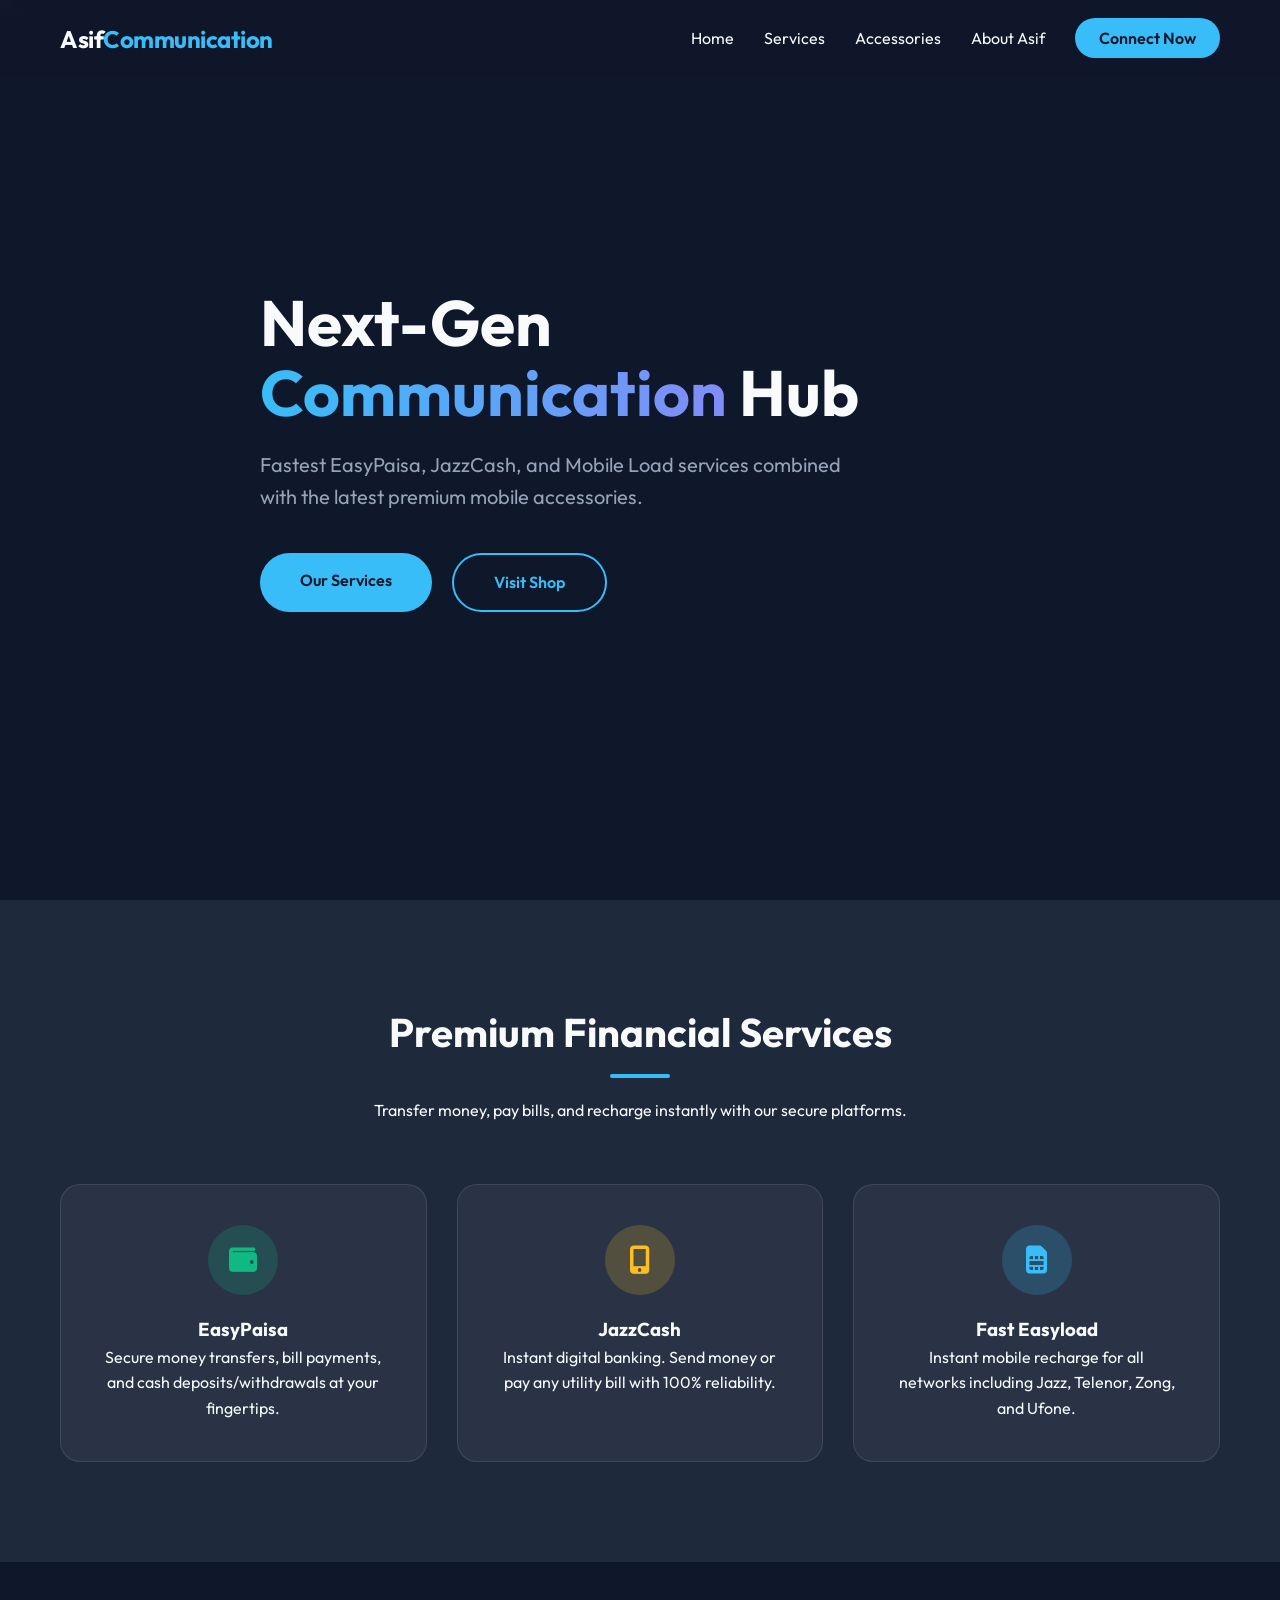
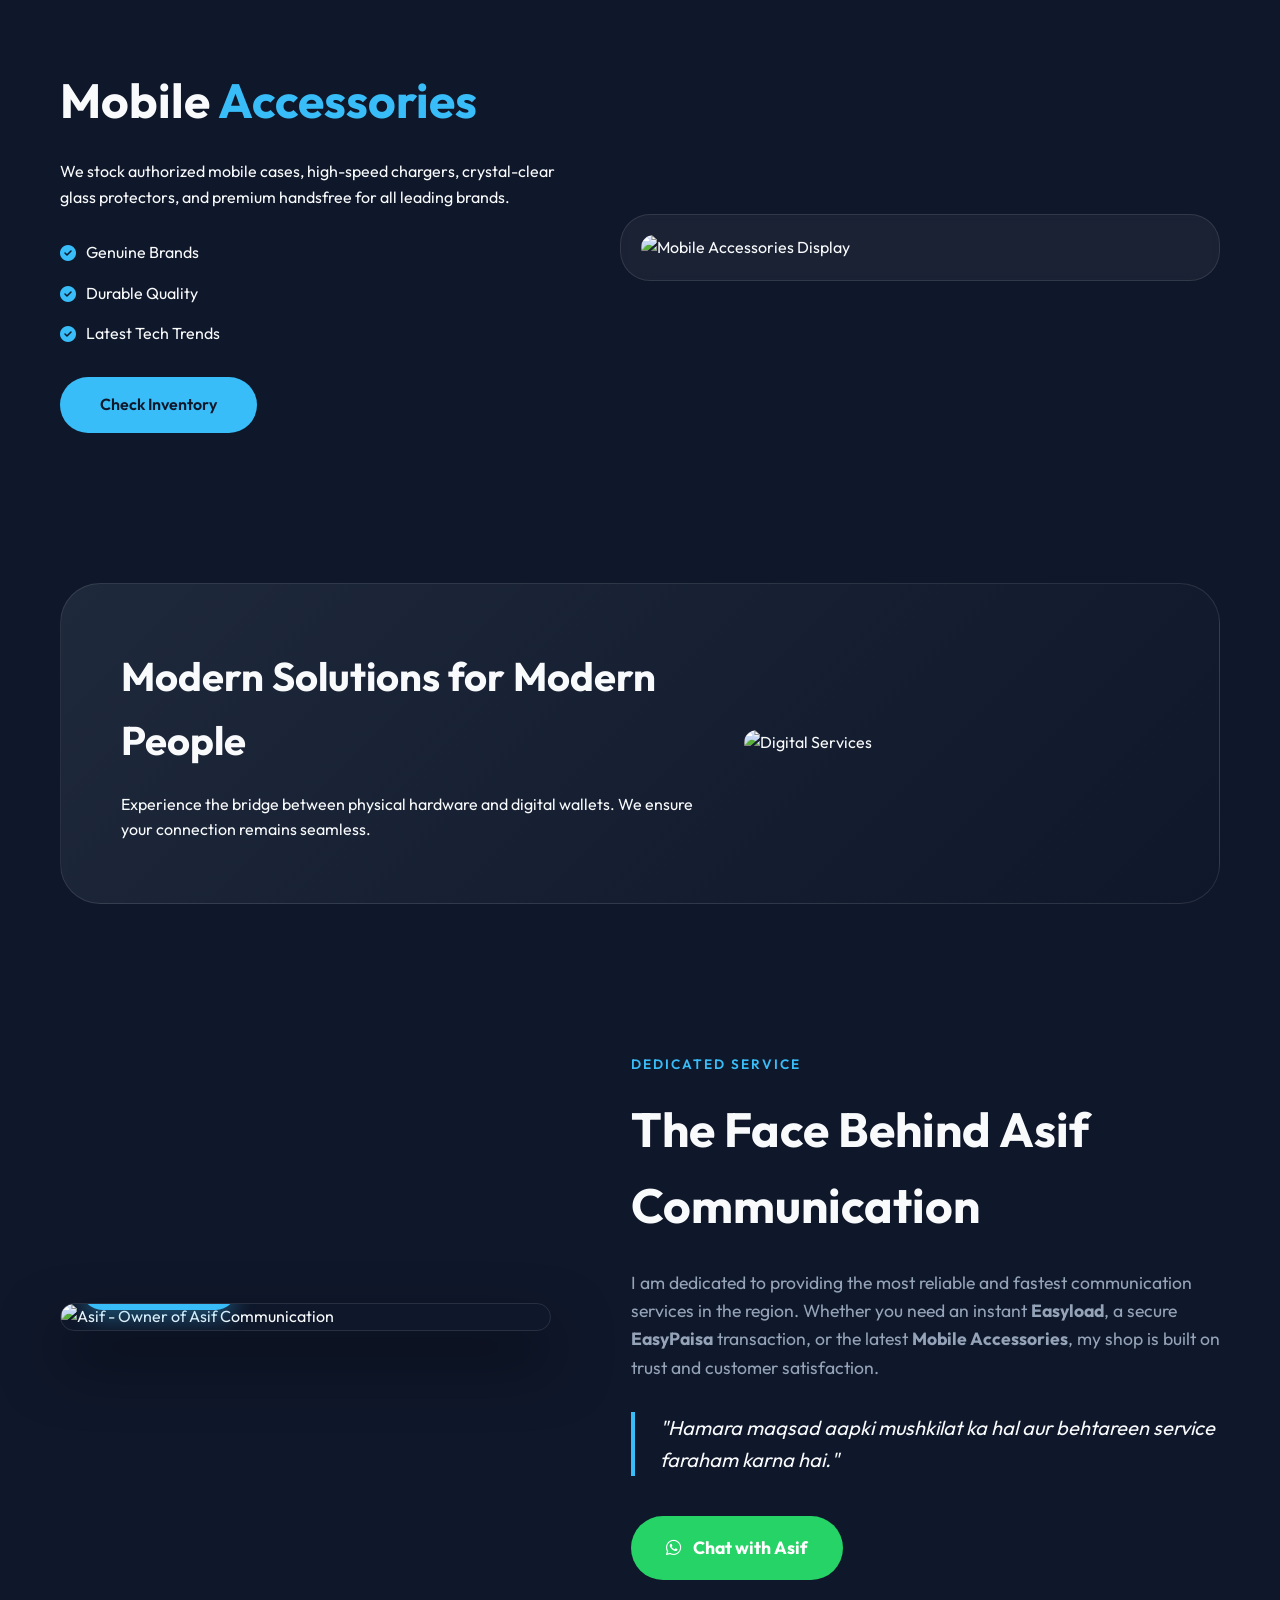
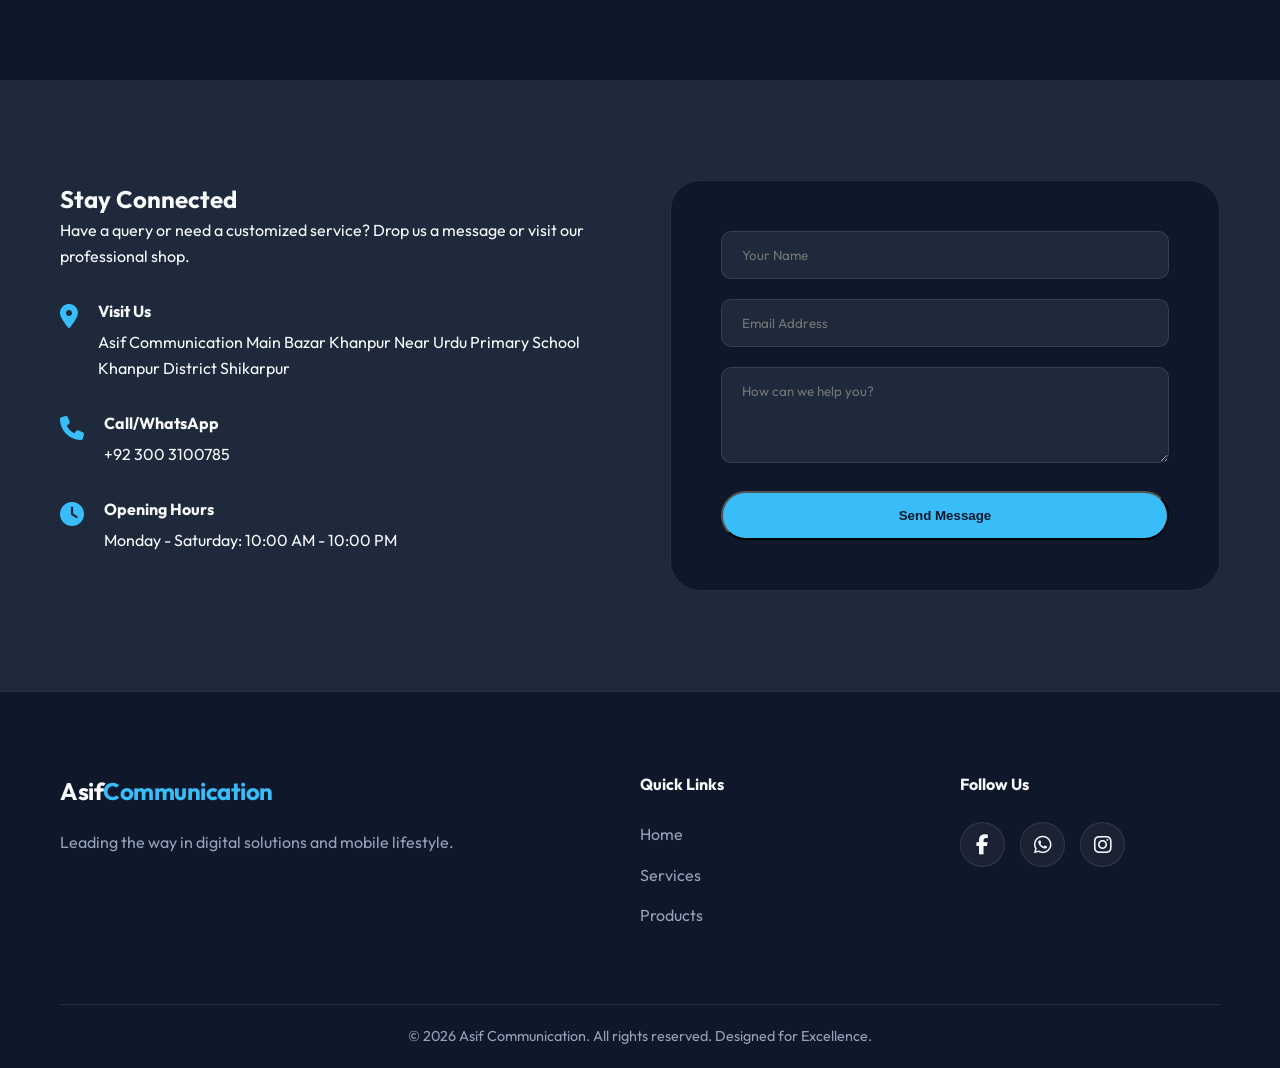
==== index.html @ fd3b7465 "Add files via upload" ====
<!DOCTYPE html>
<html lang="en">

<head>
    <meta charset="UTF-8">
    <meta name="viewport" content="width=device-width, initial-scale=1.0">
    <title>Asif Communication - Modern Mobile & Financial Services</title>
    <meta name="description"
        content="Professional EasyPaisa, JazzCash, Easyload, and Premium Mobile Accessories in Pakistan. High-speed services and genuine products.">
    <!-- Google Fonts -->
    <link rel="preconnect" href="https://fonts.googleapis.com">
    <link rel="preconnect" href="https://fonts.gstatic.com" crossorigin>
    <link href="https://fonts.googleapis.com/css2?family=Outfit:wght@300;400;600;700&display=swap" rel="stylesheet">
    <!-- Font Awesome -->
    <link rel="stylesheet" href="https://cdnjs.cloudflare.com/ajax/libs/font-awesome/6.4.0/css/all.min.css">
    <link rel="stylesheet" href="style.css">
</head>

<body>
    <!-- Navigation -->
    <nav class="navbar">
        <div class="container">
            <a href="#" class="logo">Asif<span>Communication</span></a>
            <ul class="nav-links" id="navLinks">
                <li><a href="#hero">Home</a></li>
                <li><a href="#services">Services</a></li>
                <li><a href="#accessories">Accessories</a></li>
                <li><a href="#about">About Asif</a></li>
                <li><a href="#contact" class="btn-primary">Connect Now</a></li>
            </ul>
            <div class="menu-toggle" id="mobileMenu">
                <i class="fas fa-bars"></i>
            </div>
        </div>
    </nav>

    <!-- Hero Section -->
    <section class="hero" id="hero">
        <div class="hero-bg">
            <img src="assets/modern_tech_shop_hero_1772303769440.png" alt="Shop Background">
        </div>
        <div class="hero-overlay"></div>
        <div class="container hero-content">
            <h1 class="reveal">Next-Gen <span>Communication</span> Hub</h1>
            <p class="reveal">Fastest EasyPaisa, JazzCash, and Mobile Load services combined with the latest premium
                mobile accessories.</p>
            <div class="hero-btns reveal">
                <a href="#services" class="btn btn-main">Our Services</a>
                <a href="#contact" class="btn btn-alt">Visit Shop</a>
            </div>
        </div>
    </section>

    <!-- Services Section -->
    <section class="services" id="services">
        <div class="container">
            <div class="section-title">
                <h2>Premium Financial Services</h2>
                <div class="title-line"></div>
                <p>Transfer money, pay bills, and recharge instantly with our secure platforms.</p>
            </div>

            <div class="services-grid">
                <div class="service-card reveal-up">
                    <div class="icon-wrap easypaisa">
                        <i class="fas fa-wallet"></i>
                    </div>
                    <h3>EasyPaisa</h3>
                    <p>Secure money transfers, bill payments, and cash deposits/withdrawals at your fingertips.</p>
                </div>

                <div class="service-card reveal-up">
                    <div class="icon-wrap jazzcash">
                        <i class="fas fa-mobile-alt"></i>
                    </div>
                    <h3>JazzCash</h3>
                    <p>Instant digital banking. Send money or pay any utility bill with 100% reliability.</p>
                </div>

                <div class="service-card reveal-up">
                    <div class="icon-wrap load">
                        <i class="fas fa-sim-card"></i>
                    </div>
                    <h3>Fast Easyload</h3>
                    <p>Instant mobile recharge for all networks including Jazz, Telenor, Zong, and Ufone.</p>
                </div>
            </div>
        </div>
    </section>

    <!-- Accessories Section -->
    <section class="accessories" id="accessories">
        <div class="container">
            <div class="acc-layout">
                <div class="acc-text reveal-left">
                    <h2>Mobile <span>Accessories</span></h2>
                    <p>We stock authorized mobile cases, high-speed chargers, crystal-clear glass protectors, and
                        premium handsfree for all leading brands.</p>
                    <ul class="acc-list">
                        <li><i class="fas fa-check-circle"></i> Genuine Brands</li>
                        <li><i class="fas fa-check-circle"></i> Durable Quality</li>
                        <li><i class="fas fa-check-circle"></i> Latest Tech Trends</li>
                    </ul>
                    <a href="#contact" class="btn btn-main">Check Inventory</a>
                </div>
                <div class="acc-image reveal-right">
                    <div class="glass-frame">
                        <img src="assets/mobile_accessories_display_1772303794345.png" alt="Mobile Accessories Display">
                    </div>
                </div>
            </div>
        </div>
    </section>

    <!-- Digital Experience Section -->
    <section class="digital-section" id="about">
        <div class="container">
            <div class="digital-card reveal">
                <div class="digital-content">
                    <h2>Modern Solutions for Modern People</h2>
                    <p>Experience the bridge between physical hardware and digital wallets. We ensure your connection
                        remains seamless.</p>
                </div>
                <div class="digital-img">
                    <img src="assets/digital_payment_services_1772303985439.png" alt="Digital Services">
                </div>
            </div>
        </div>
    </section>

    <!-- About Asif Communication Section -->
    <section class="about-section">
        <div class="container">
            <div class="about-grid">
                <div class="about-img reveal-left">
                    <div class="owner-frame">
                        <img src="assets/owner_asif.png" alt="Asif - Owner of Asif Communication">
                        <div class="owner-badge">Expert & Founder</div>
                    </div>
                </div>
                <div class="about-text reveal-right">
                    <div class="section-tag">Dedicated Service</div>
                    <h2>The Face Behind <span>Asif Communication</span></h2>
                    <p>I am dedicated to providing the most reliable and fastest communication services in the region.
                        Whether you need an instant <strong>Easyload</strong>, a secure <strong>EasyPaisa</strong>
                        transaction, or the latest <strong>Mobile Accessories</strong>, my shop is built on trust and
                        customer satisfaction.</p>
                    <div class="owner-quote">
                        "Hamara maqsad aapki mushkilat ka hal aur behtareen service faraham karna hai."
                    </div>
                    <div class="contact-cta">
                        <a href="https://wa.me/923003100785" class="whatsapp-btn">
                            <i class="fab fa-whatsapp"></i> Chat with Asif
                        </a>
                    </div>
                </div>
            </div>
        </div>
    </section>

    <!-- Contact & Location -->
    <section class="contact" id="contact">
        <div class="container">
            <div class="contact-grid">
                <div class="contact-info reveal-left">
                    <h2>Stay <span>Connected</span></h2>
                    <p>Have a query or need a customized service? Drop us a message or visit our professional shop.</p>

                    <div class="info-item">
                        <i class="fas fa-map-marker-alt"></i>
                        <div>
                            <h4>Visit Us</h4>
                            <p>Asif Communication Main Bazar Khanpur Near Urdu Primary School Khanpur District Shikarpur
                            </p>
                        </div>
                    </div>

                    <div class="info-item">
                        <i class="fas fa-phone"></i>
                        <div>
                            <h4>Call/WhatsApp</h4>
                            <p>+92 300 3100785</p>
                        </div>
                    </div>

                    <div class="info-item">
                        <i class="fas fa-clock"></i>
                        <div>
                            <h4>Opening Hours</h4>
                            <p>Monday - Saturday: 10:00 AM - 10:00 PM</p>
                        </div>
                    </div>
                </div>

                <div class="contact-form reveal-right">
                    <form id="contactForm">
                        <div class="form-group">
                            <input type="text" placeholder="Your Name" required>
                        </div>
                        <div class="form-group">
                            <input type="email" placeholder="Email Address">
                        </div>
                        <div class="form-group">
                            <textarea rows="4" placeholder="How can we help you?"></textarea>
                        </div>
                        <button type="submit" class="btn btn-main w-100">Send Message</button>
                    </form>
                </div>
            </div>
        </div>
    </section>

    <!-- Footer -->
    <footer>
        <div class="container">
            <div class="footer-content">
                <div class="footer-logo">
                    <a href="#" class="logo">Asif<span>Communication</span></a>
                    <p>Leading the way in digital solutions and mobile lifestyle.</p>
                </div>
                <div class="footer-links">
                    <h4>Quick Links</h4>
                    <ul>
                        <li><a href="#hero">Home</a></li>
                        <li><a href="#services">Services</a></li>
                        <li><a href="#accessories">Products</a></li>
                    </ul>
                </div>
                <div class="footer-social">
                    <h4>Follow Us</h4>
                    <div class="social-icons">
                        <a href="#"><i class="fab fa-facebook-f"></i></a>
                        <a href="#"><i class="fab fa-whatsapp"></i></a>
                        <a href="#"><i class="fab fa-instagram"></i></a>
                    </div>
                </div>
            </div>
            <div class="footer-bottom">
                <p>&copy; 2026 Asif Communication. All rights reserved. Designed for Excellence.</p>
            </div>
        </div>
    </footer>

    <script src="main.js"></script>
</body>

</html>
---- style.css ----
/* Modern CSS Design for Asif Communication */

:root {
    --primary: #0f172a;
    --primary-light: #1e293b;
    --accent: #38bdf8;
    --accent-hover: #0ea5e9;
    --easypaisa: #10b981;
    --jazzcash: #fbbf24;
    --text-main: #f8fafc;
    --text-muted: #94a3b8;
    --glass: rgba(255, 255, 255, 0.05);
    --glass-border: rgba(255, 255, 255, 0.1);
    --transition: all 0.3s cubic-bezier(0.4, 0, 0.2, 1);
}

* {
    margin: 0;
    padding: 0;
    box-sizing: border-box;
    scroll-behavior: smooth;
}

body {
    font-family: 'Outfit', sans-serif;
    background-color: var(--primary);
    color: var(--text-main);
    line-height: 1.6;
    overflow-x: hidden;
}

.container {
    max-width: 1200px;
    margin: 0 auto;
    padding: 0 20px;
}

h1,
h2,
h3,
h4 {
    font-weight: 700;
}

ul {
    list-style: none;
}

a {
    text-decoration: none;
    color: inherit;
    transition: var(--transition);
}

/* Navigation */
.navbar {
    position: fixed;
    top: 0;
    left: 0;
    width: 100%;
    z-index: 1000;
    padding: 20px 0;
    background: rgba(15, 23, 42, 0.8);
    backdrop-filter: blur(10px);
    transition: var(--transition);
}

.navbar .container {
    display: flex;
    justify-content: space-between;
    align-items: center;
}

.logo {
    font-size: 24px;
    font-weight: 700;
    color: var(--text-main);
    letter-spacing: -0.5px;
}

.logo span {
    color: var(--accent);
}

.nav-links {
    display: flex;
    gap: 30px;
    align-items: center;
}

.nav-links a:hover {
    color: var(--accent);
}

.btn-primary {
    background: var(--accent);
    color: var(--primary);
    padding: 10px 24px;
    border-radius: 50px;
    font-weight: 600;
}

.btn-primary:hover {
    background: var(--text-main);
    color: var(--primary) !important;
}

.menu-toggle {
    display: none;
    font-size: 24px;
    cursor: pointer;
}

/* Hero Section */
.hero {
    position: relative;
    height: 100vh;
    display: flex;
    align-items: center;
    overflow: hidden;
}

.hero-bg {
    position: absolute;
    top: 0;
    left: 0;
    width: 100%;
    height: 100%;
}

.hero-bg img {
    width: 100%;
    height: 100%;
    object-fit: cover;
}

.hero-overlay {
    position: absolute;
    top: 0;
    left: 0;
    width: 100%;
    height: 100%;
    background: linear-gradient(135deg, rgba(15, 23, 42, 0.95) 20%, rgba(15, 23, 42, 0.4) 60%);
}

.hero-content {
    position: relative;
    z-index: 1;
    max-width: 800px;
}

.hero h1 {
    font-size: 4rem;
    line-height: 1.1;
    margin-bottom: 20px;
}

.hero h1 span {
    background: linear-gradient(to right, var(--accent), #818cf8);
    -webkit-background-clip: text;
    background-clip: text;
    -webkit-background-fill-color: transparent;
    -webkit-text-fill-color: transparent;
}

.hero p {
    font-size: 1.25rem;
    color: var(--text-muted);
    margin-bottom: 40px;
    max-width: 600px;
}

.hero-btns {
    display: flex;
    gap: 20px;
}

.btn {
    padding: 15px 40px;
    border-radius: 50px;
    font-weight: 600;
    display: inline-block;
    transition: var(--transition);
}

.btn-main {
    background: var(--accent);
    color: var(--primary);
}

.btn-main:hover {
    transform: translateY(-5px);
    box-shadow: 0 10px 20px rgba(56, 189, 248, 0.3);
}

.btn-alt {
    border: 2px solid var(--accent);
    color: var(--accent);
}

.btn-alt:hover {
    background: var(--accent);
    color: var(--primary);
}

/* Services */
.services {
    padding: 100px 0;
    background: var(--primary-light);
}

.section-title {
    text-align: center;
    margin-bottom: 60px;
}

.section-title h2 {
    font-size: 2.5rem;
    margin-bottom: 10px;
}

.title-line {
    width: 60px;
    height: 4px;
    background: var(--accent);
    margin: 10px auto 20px auto;
    border-radius: 2px;
}

.services-grid {
    display: grid;
    grid-template-columns: repeat(auto-fit, minmax(300px, 1fr));
    gap: 30px;
}

.service-card {
    background: var(--glass);
    border: 1px solid var(--glass-border);
    padding: 40px;
    border-radius: 20px;
    text-align: center;
    transition: var(--transition);
}

.service-card:hover {
    transform: translateY(-10px);
    background: rgba(255, 255, 255, 0.08);
}

.icon-wrap {
    width: 70px;
    height: 70px;
    margin: 0 auto 20px auto;
    display: flex;
    align-items: center;
    justify-content: center;
    border-radius: 50%;
    font-size: 28px;
}

.easypaisa {
    background: rgba(16, 185, 129, 0.2);
    color: var(--easypaisa);
}

.jazzcash {
    background: rgba(251, 191, 36, 0.2);
    color: var(--jazzcash);
}

.load {
    background: rgba(56, 189, 248, 0.2);
    color: var(--accent);
}

/* Accessories Section */
.accessories {
    padding: 100px 0;
}

.acc-layout {
    display: grid;
    grid-template-columns: 1fr 1.2fr;
    gap: 60px;
    align-items: center;
}

.acc-text h2 {
    font-size: 3rem;
    margin-bottom: 20px;
}

.acc-text h2 span {
    color: var(--accent);
}

.acc-list {
    margin: 30px 0;
}

.acc-list li {
    margin-bottom: 15px;
    display: flex;
    align-items: center;
    gap: 10px;
}

.acc-list i {
    color: var(--accent);
}

.glass-frame {
    background: var(--glass);
    padding: 20px;
    border-radius: 30px;
    border: 1px solid var(--glass-border);
    backdrop-filter: blur(5px);
}

.glass-frame img {
    width: 100%;
    border-radius: 15px;
}

/* Digital Section */
.digital-section {
    padding: 50px 0;
}

.digital-card {
    background: linear-gradient(135deg, #1e293b 0%, #0f172a 100%);
    border: 1px solid var(--glass-border);
    border-radius: 40px;
    padding: 60px;
    display: flex;
    align-items: center;
    justify-content: space-between;
    gap: 40px;
}

.digital-content h2 {
    font-size: 2.5rem;
    margin-bottom: 20px;
}

.digital-img {
    flex: 0 0 40%;
}

.digital-img img {
    width: 100%;
    border-radius: 20px;
}

/* Contact */
.contact {
    padding: 100px 0;
    background: var(--primary-light);
}

.contact-grid {
    display: grid;
    grid-template-columns: 1fr 1fr;
    gap: 60px;
}

.info-item {
    display: flex;
    gap: 20px;
    margin-top: 30px;
}

.info-item i {
    font-size: 24px;
    color: var(--accent);
    margin-top: 5px;
}

.info-item h4 {
    margin-bottom: 5px;
}

.contact-form {
    background: var(--primary);
    padding: 50px;
    border-radius: 30px;
    border: 1px solid var(--glass-border);
}

.form-group {
    margin-bottom: 20px;
}

.form-group input,
.form-group textarea {
    width: 100%;
    padding: 15px 20px;
    background: var(--primary-light);
    border: 1px solid var(--glass-border);
    border-radius: 10px;
    color: var(--text-main);
    font-family: inherit;
    transition: var(--transition);
}

.form-group input:focus,
.form-group textarea:focus {
    border-color: var(--accent);
    outline: none;
}

.w-100 {
    width: 100%;
}

/* Footer */
footer {
    padding: 80px 0 20px 0;
    border-top: 1px solid var(--glass-border);
}

.footer-content {
    display: grid;
    grid-template-columns: 2fr 1fr 1fr;
    gap: 60px;
    margin-bottom: 60px;
}

.footer-logo p {
    margin-top: 20px;
    color: var(--text-muted);
}

.footer-links h4,
.footer-social h4 {
    margin-bottom: 25px;
}

.footer-links a {
    display: block;
    margin-bottom: 15px;
    color: var(--text-muted);
}

.footer-links a:hover {
    color: var(--accent);
}

.social-icons {
    display: flex;
    gap: 15px;
}

.social-icons a {
    width: 45px;
    height: 45px;
    background: var(--glass);
    border: 1px solid var(--glass-border);
    display: flex;
    align-items: center;
    justify-content: center;
    border-radius: 50%;
    font-size: 20px;
}

.social-icons a:hover {
    background: var(--accent);
    color: var(--primary);
}

.footer-bottom {
    text-align: center;
    padding-top: 20px;
    border-top: 1px solid var(--glass-border);
    color: var(--text-muted);
    font-size: 0.9rem;
}

/* About Owner Section */
.about-section {
    padding: 100px 0;
}

.about-grid {
    display: grid;
    grid-template-columns: 1fr 1.2fr;
    gap: 80px;
    align-items: center;
}

.owner-frame {
    position: relative;
    border-radius: 40px;
    overflow: hidden;
    box-shadow: 0 30px 60px rgba(0, 0, 0, 0.5);
    border: 1px solid var(--glass-border);
}

.owner-frame img {
    width: 100%;
    display: block;
    transition: var(--transition);
}

.owner-frame:hover img {
    transform: scale(1.05);
}

.owner-badge {
    position: absolute;
    bottom: 20px;
    left: 20px;
    background: var(--accent);
    color: var(--primary);
    padding: 10px 20px;
    border-radius: 50px;
    font-weight: 700;
    font-size: 0.9rem;
    box-shadow: 0 10px 20px rgba(56, 189, 248, 0.3);
}

.section-tag {
    color: var(--accent);
    text-transform: uppercase;
    letter-spacing: 2px;
    font-weight: 600;
    font-size: 0.85rem;
    margin-bottom: 15px;
}

.about-text h2 {
    font-size: 3rem;
    margin-bottom: 25px;
}

.about-text p {
    font-size: 1.1rem;
    color: var(--text-muted);
    margin-bottom: 30px;
}

.owner-quote {
    font-style: italic;
    font-size: 1.25rem;
    color: var(--text-main);
    border-left: 4px solid var(--accent);
    padding-left: 25px;
    margin-bottom: 40px;
}

.whatsapp-btn {
    display: inline-flex;
    align-items: center;
    gap: 12px;
    background: #25d366;
    color: white;
    padding: 18px 35px;
    border-radius: 50px;
    font-weight: 700;
    font-size: 1.1rem;
    transition: var(--transition);
}

.whatsapp-btn:hover {
    transform: translateY(-5px);
    box-shadow: 0 15px 30px rgba(37, 211, 102, 0.4);
    background: #20ba5a;
}

/* Reveal Animations */
.reveal,
.reveal-up,
.reveal-left,
.reveal-right {
    opacity: 0;
    transition: 1s ease-out;
}

.reveal.active,
.reveal-up.active,
.reveal-left.active,
.reveal-right.active {
    opacity: 1;
}

.reveal-up {
    transform: translateY(40px);
}

.reveal-left {
    transform: translateX(-40px);
}

.reveal-right {
    transform: translateX(40px);
}

.reveal-up.active,
.reveal-left.active,
.reveal-right.active {
    transform: translate(0, 0);
}

/* Responsive */
@media (max-width: 992px) {
    .hero h1 {
        font-size: 3rem;
    }

    .acc-layout,
    .digital-card,
    .contact-grid,
    .about-grid {
        grid-template-columns: 1fr;
        padding: 40px;
    }
}

@media (max-width: 768px) {
    .menu-toggle {
        display: block;
    }

    .nav-links {
        display: none;
        position: absolute;
        top: 100%;
        left: 0;
        width: 100%;
        background: var(--primary);
        padding: 40px;
        flex-direction: column;
        border-bottom: 1px solid var(--glass-border);
    }

    .nav-links.active {
        display: flex;
    }

    .hero h1 {
        font-size: 2.5rem;
    }

    .footer-content {
        grid-template-columns: 1fr;
    }
}
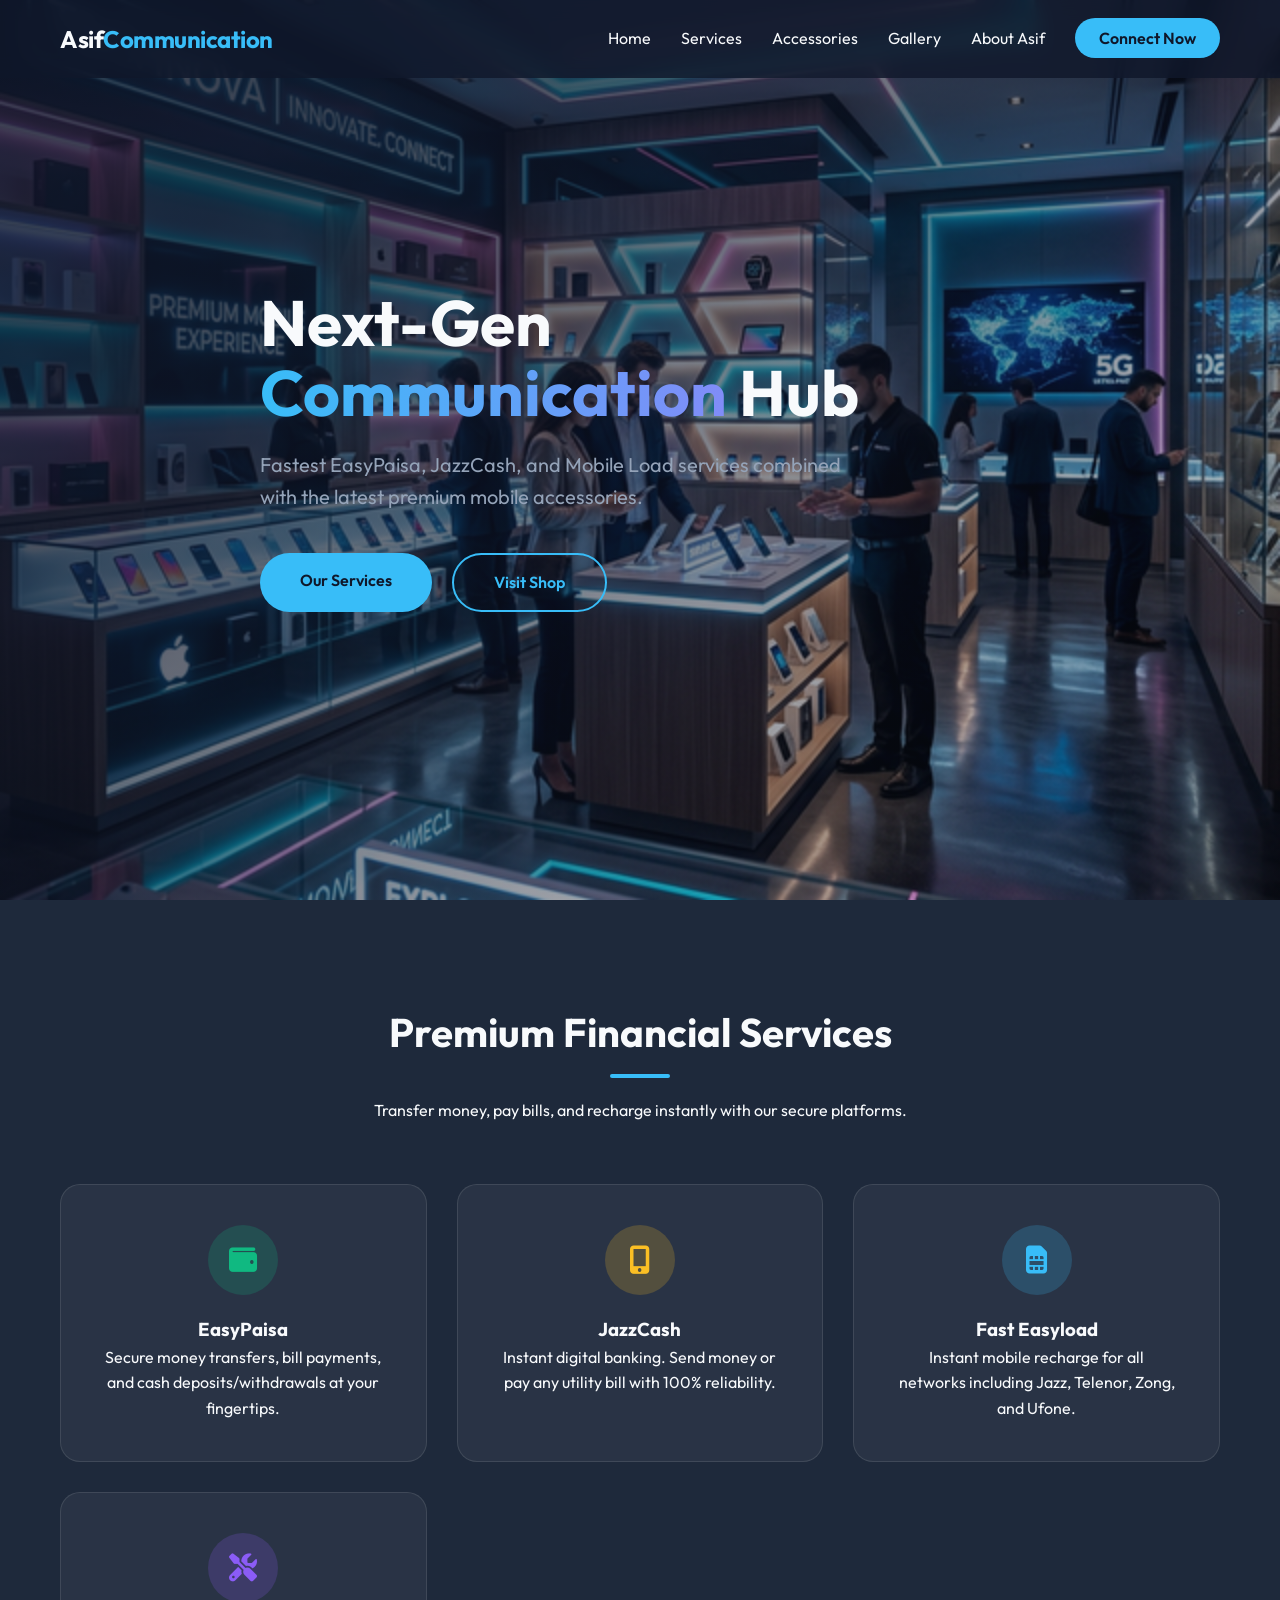
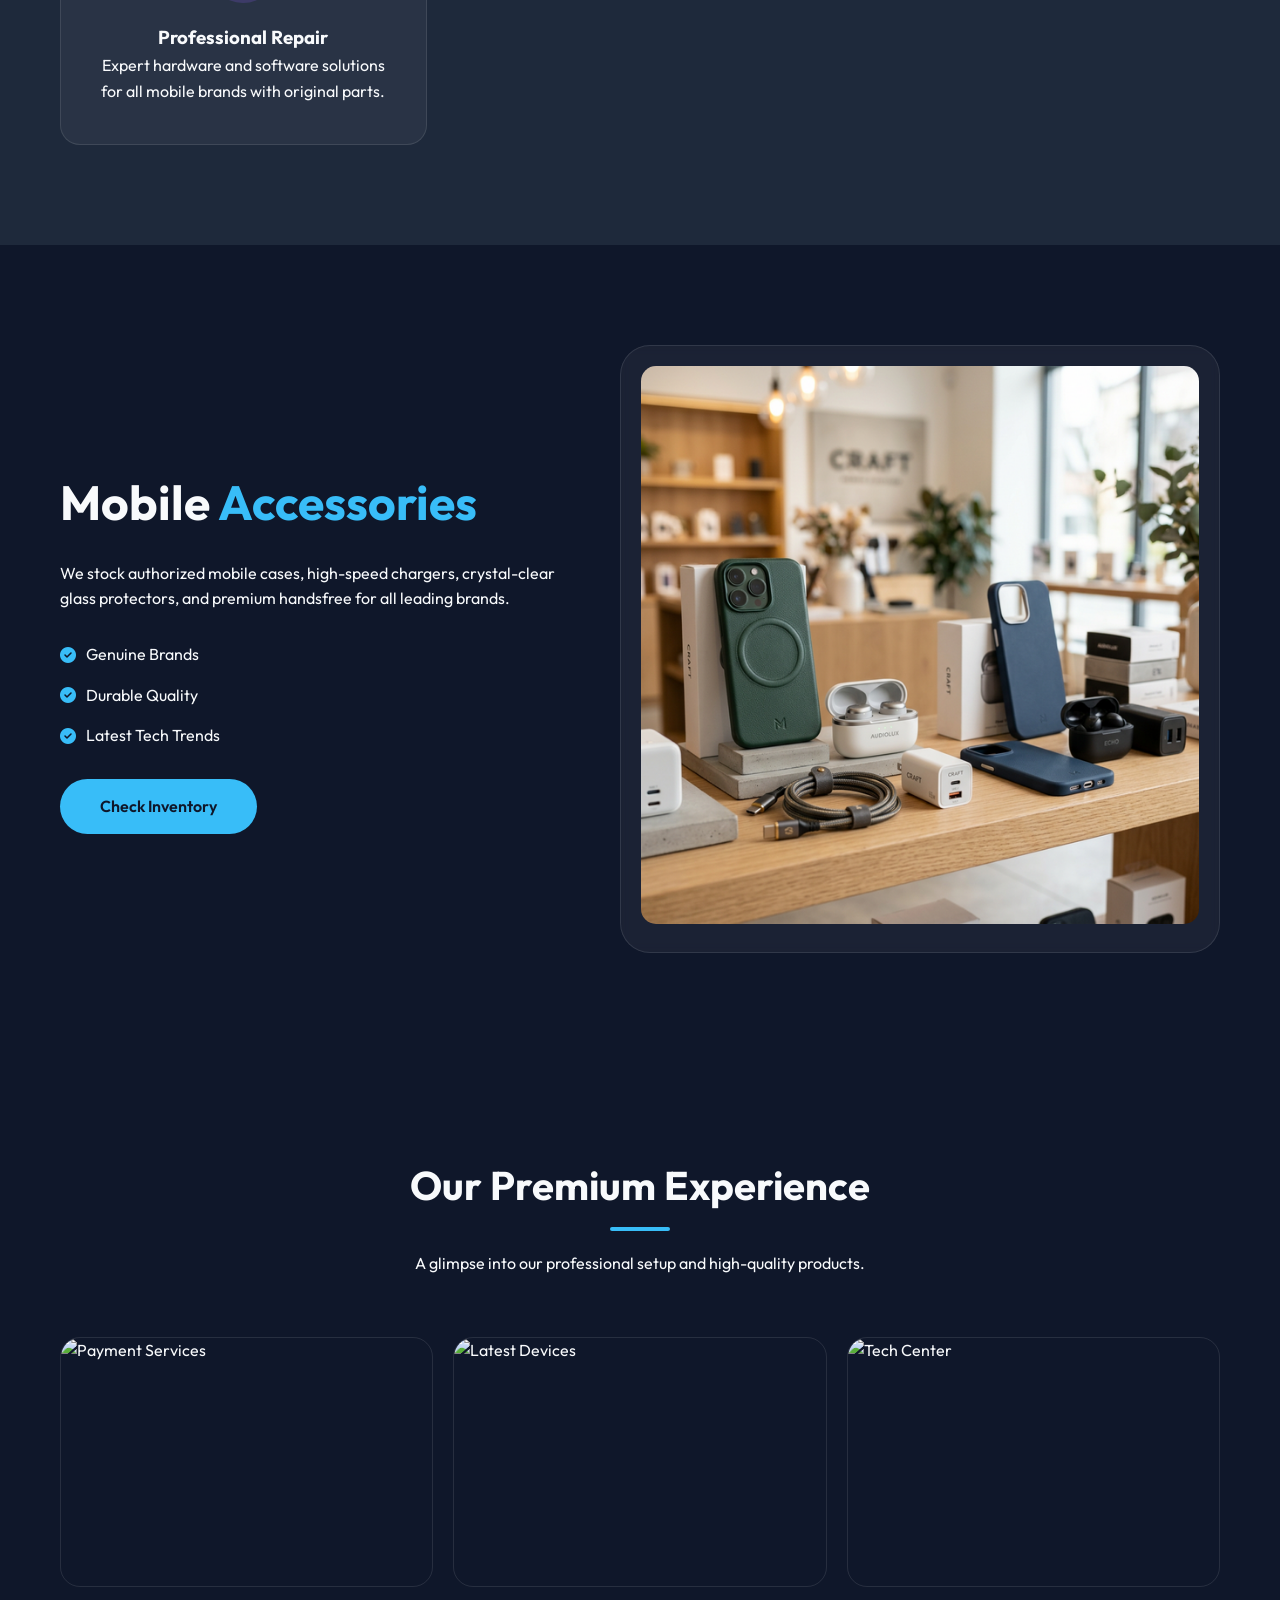
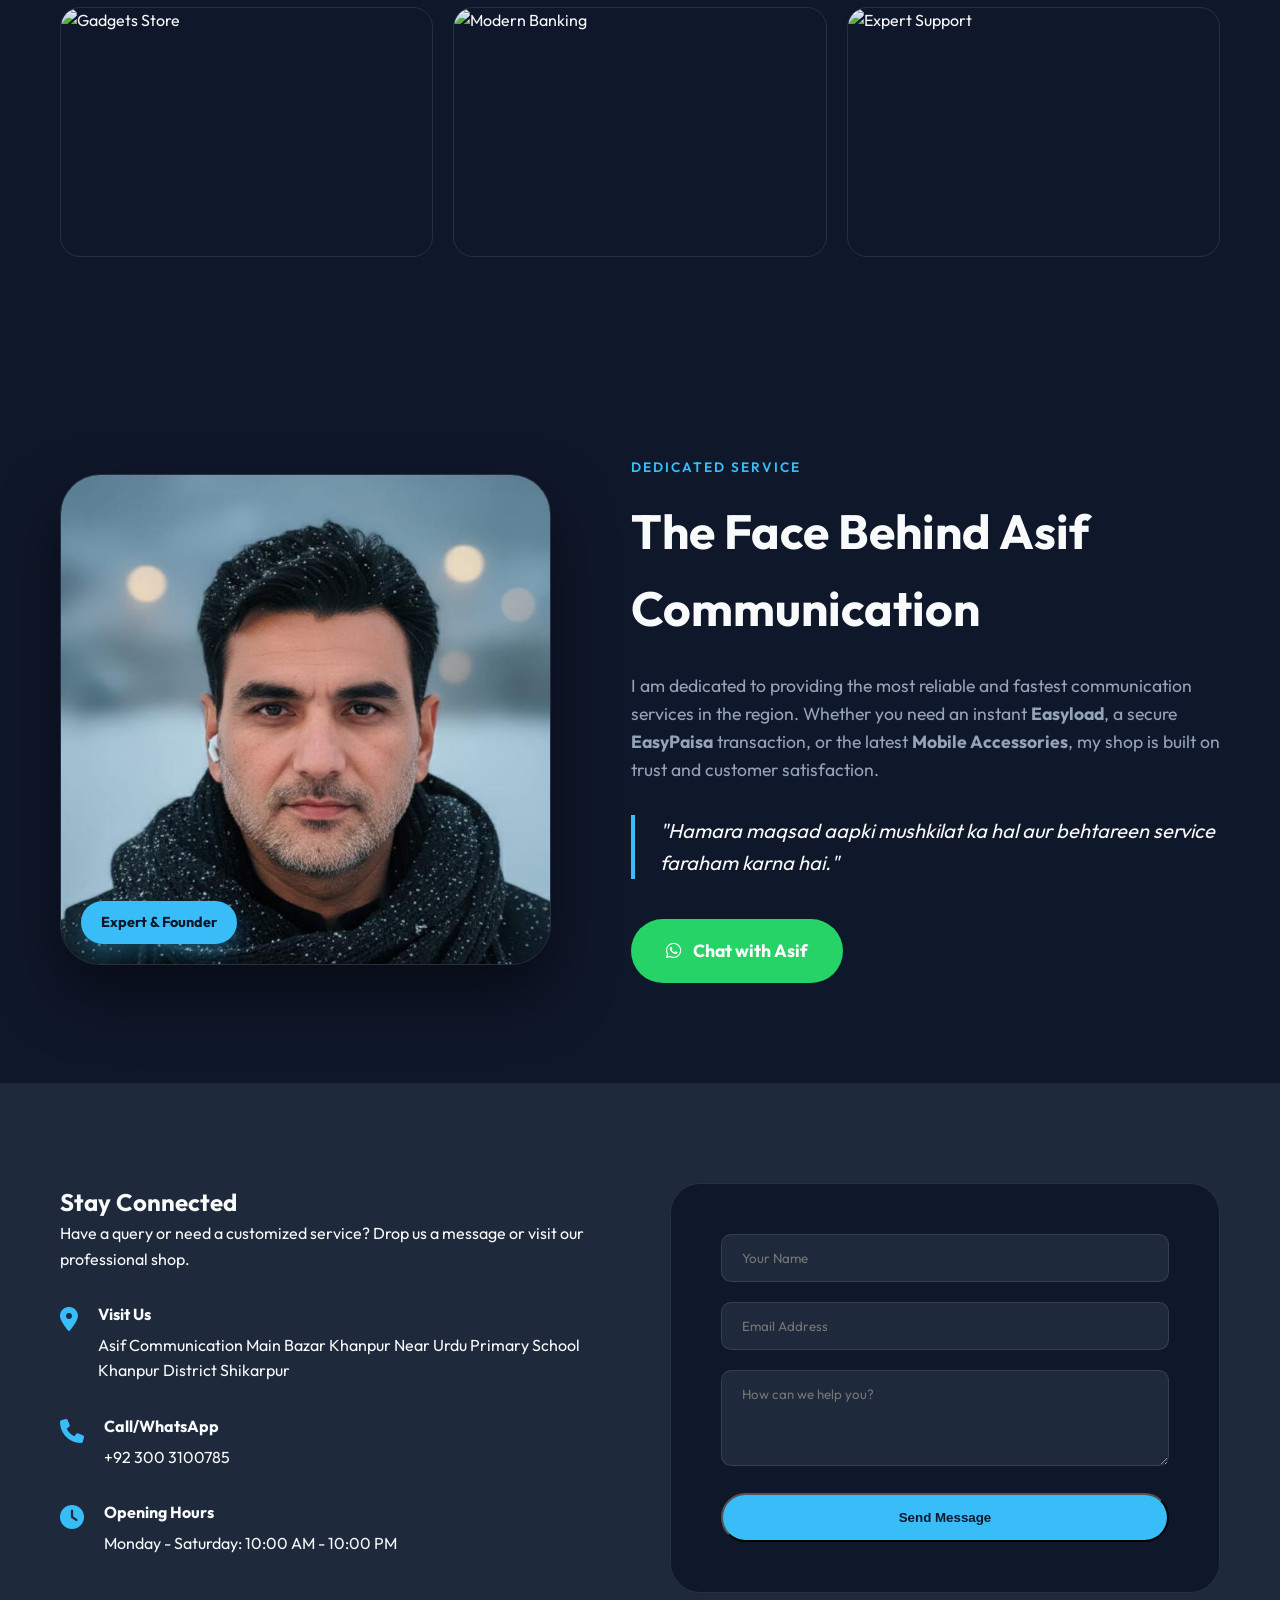
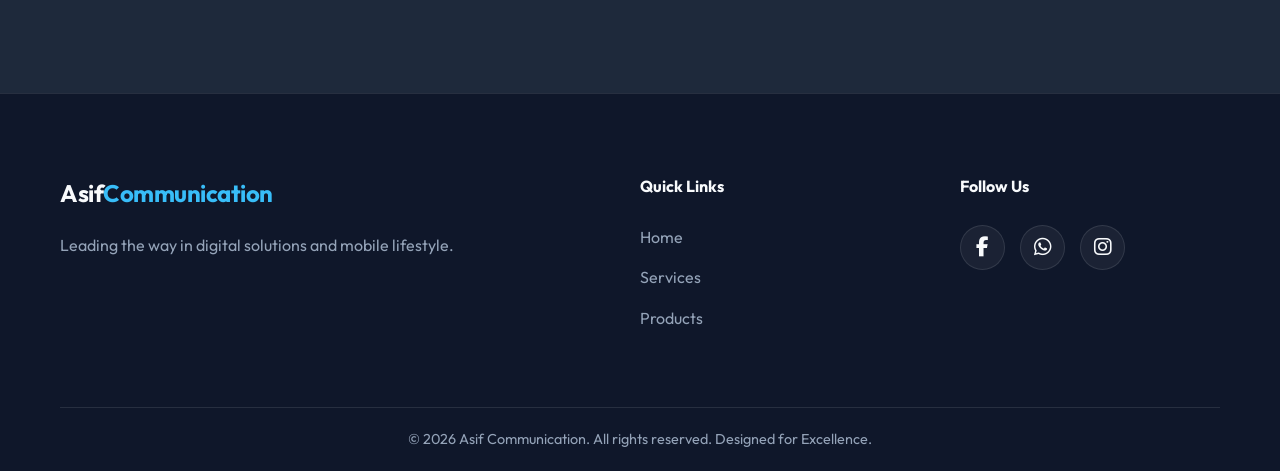
==== commit eee4a632: "Add files via upload" ====
--- a/index.html
+++ b/index.html
@@ -1,5 +1,5 @@
 <!DOCTYPE html>
-<html lang="en">
+<html lang="en" class="no-js">
 
 <head>
     <meta charset="UTF-8">
@@ -25,6 +25,7 @@
                 <li><a href="#hero">Home</a></li>
                 <li><a href="#services">Services</a></li>
                 <li><a href="#accessories">Accessories</a></li>
+                <li><a href="#gallery">Gallery</a></li>
                 <li><a href="#about">About Asif</a></li>
                 <li><a href="#contact" class="btn-primary">Connect Now</a></li>
             </ul>
@@ -37,7 +38,7 @@
     <!-- Hero Section -->
     <section class="hero" id="hero">
         <div class="hero-bg">
-            <img src="assets/modern_tech_shop_hero_1772303769440.png" alt="Shop Background">
+            <img src="./assets/hero-bg.png" alt="Shop Background">
         </div>
         <div class="hero-overlay"></div>
         <div class="container hero-content">
@@ -83,6 +84,14 @@
                     </div>
                     <h3>Fast Easyload</h3>
                     <p>Instant mobile recharge for all networks including Jazz, Telenor, Zong, and Ufone.</p>
+                </div>
+
+                <div class="service-card reveal-up">
+                    <div class="icon-wrap repair">
+                        <i class="fas fa-tools"></i>
+                    </div>
+                    <h3>Professional Repair</h3>
+                    <p>Expert hardware and software solutions for all mobile brands with original parts.</p>
                 </div>
             </div>
         </div>
@@ -105,24 +114,63 @@
                 </div>
                 <div class="acc-image reveal-right">
                     <div class="glass-frame">
-                        <img src="assets/mobile_accessories_display_1772303794345.png" alt="Mobile Accessories Display">
-                    </div>
-                </div>
-            </div>
-        </div>
-    </section>
-
-    <!-- Digital Experience Section -->
-    <section class="digital-section" id="about">
-        <div class="container">
-            <div class="digital-card reveal">
-                <div class="digital-content">
-                    <h2>Modern Solutions for Modern People</h2>
-                    <p>Experience the bridge between physical hardware and digital wallets. We ensure your connection
-                        remains seamless.</p>
-                </div>
-                <div class="digital-img">
-                    <img src="assets/digital_payment_services_1772303985439.png" alt="Digital Services">
+                        <img src="./assets/accessories.png" alt="Mobile Accessories Display">
+                    </div>
+                </div>
+            </div>
+        </div>
+    </section>
+
+    <!-- Gallery Section -->
+    <section class="gallery" id="gallery">
+        <div class="container">
+            <div class="section-title">
+                <h2>Our <span>Premium</span> Experience</h2>
+                <div class="title-line"></div>
+                <p>A glimpse into our professional setup and high-quality products.</p>
+            </div>
+            <div class="gallery-grid">
+                <div class="gallery-item reveal-up">
+                    <img src="https://images.unsplash.com/photo-1556742044-3c52d6e88c02?auto=format&fit=crop&q=80&w=800"
+                        alt="Payment Services">
+                    <div class="gallery-overlay">
+                        <span>Safe Payments</span>
+                    </div>
+                </div>
+                <div class="gallery-item reveal-up">
+                    <img src="https://images.unsplash.com/photo-1511707171634-5f897ff02aa9?auto=format&fit=crop&q=80&w=800"
+                        alt="Latest Devices">
+                    <div class="gallery-overlay">
+                        <span>Latest Devices</span>
+                    </div>
+                </div>
+                <div class="gallery-item reveal-up">
+                    <img src="https://images.unsplash.com/photo-1581092160562-40aa08e78837?auto=format&fit=crop&q=80&w=800"
+                        alt="Tech Center">
+                    <div class="gallery-overlay">
+                        <span>Tech Center</span>
+                    </div>
+                </div>
+                <div class="gallery-item reveal-up">
+                    <img src="https://images.unsplash.com/photo-1592890288564-76628a30a657?auto=format&fit=crop&q=80&w=800"
+                        alt="Gadgets Store">
+                    <div class="gallery-overlay">
+                        <span>Premium gadgets</span>
+                    </div>
+                </div>
+                <div class="gallery-item reveal-up">
+                    <img src="https://images.unsplash.com/photo-1556740758-90de374c12ad?auto=format&fit=crop&q=80&w=800"
+                        alt="Modern Banking">
+                    <div class="gallery-overlay">
+                        <span>Digital Solutions</span>
+                    </div>
+                </div>
+                <div class="gallery-item reveal-up">
+                    <img src="https://images.unsplash.com/photo-1556742205-e10c9486e506?auto=format&fit=crop&q=80&w=800"
+                        alt="Expert Support">
+                    <div class="gallery-overlay">
+                        <span>Quality Check</span>
+                    </div>
                 </div>
             </div>
         </div>
@@ -134,7 +182,7 @@
             <div class="about-grid">
                 <div class="about-img reveal-left">
                     <div class="owner-frame">
-                        <img src="assets/owner_asif.png" alt="Asif - Owner of Asif Communication">
+                        <img src="./assets/owner_asif.png" alt="Asif - Owner of Asif Communication">
                         <div class="owner-badge">Expert & Founder</div>
                     </div>
                 </div>
--- a/style.css
+++ b/style.css
@@ -82,6 +82,14 @@
     color: var(--accent);
 }
 
+.logo:hover {
+    transform: scale(1.05);
+}
+
+.logo:hover span {
+    text-shadow: 0 0 15px var(--accent);
+}
+
 .nav-links {
     display: flex;
     gap: 30px;
@@ -140,7 +148,7 @@
     left: 0;
     width: 100%;
     height: 100%;
-    background: linear-gradient(135deg, rgba(15, 23, 42, 0.95) 20%, rgba(15, 23, 42, 0.4) 60%);
+    background: linear-gradient(135deg, rgba(15, 23, 42, 0.8) 20%, rgba(15, 23, 42, 0.3) 80%);
 }
 
 .hero-content {
@@ -273,6 +281,11 @@
     color: var(--accent);
 }
 
+.repair {
+    background: rgba(139, 92, 246, 0.2);
+    color: #8b5cf6;
+}
+
 /* Accessories Section */
 .accessories {
     padding: 100px 0;
@@ -322,7 +335,67 @@
     border-radius: 15px;
 }
 
-/* Digital Section */
+/* Gallery Styles */
+.gallery {
+    padding: 100px 0;
+    background: var(--primary);
+}
+
+.gallery-grid {
+    display: grid;
+    grid-template-columns: repeat(auto-fit, minmax(300px, 1fr));
+    gap: 20px;
+}
+
+.gallery-item {
+    position: relative;
+    border-radius: 20px;
+    overflow: hidden;
+    height: 250px;
+    border: 1px solid var(--glass-border);
+}
+
+.gallery-item img {
+    width: 100%;
+    height: 100%;
+    object-fit: cover;
+    transition: var(--transition);
+}
+
+.gallery-overlay {
+    position: absolute;
+    top: 0;
+    left: 0;
+    width: 100%;
+    height: 100%;
+    background: linear-gradient(to top, rgba(15, 23, 42, 0.9), transparent);
+    display: flex;
+    align-items: flex-end;
+    padding: 20px;
+    opacity: 0;
+    transition: var(--transition);
+}
+
+.gallery-overlay span {
+    font-weight: 600;
+    color: var(--text-main);
+    transform: translateY(10px);
+    transition: var(--transition);
+}
+
+.gallery-item:hover img {
+    transform: scale(1.1);
+}
+
+.gallery-item:hover .gallery-overlay {
+    opacity: 1;
+}
+
+.gallery-item:hover .gallery-overlay span {
+    transform: translateY(0);
+}
+
+/* Digital Section Update */
 .digital-section {
     padding: 50px 0;
 }
@@ -568,19 +641,30 @@
 }
 
 /* Reveal Animations */
+/* Add active class to show elements */
+.reveal.active,
+.reveal-up.active,
+.reveal-left.active,
+.reveal-right.active {
+    opacity: 1;
+    transform: translate(0, 0) !important;
+}
+
+/* Base styles for scroll reveals - only apply if JS is active */
+.no-js .reveal,
+.no-js .reveal-up,
+.no-js .reveal-left,
+.no-js .reveal-right {
+    opacity: 1 !important;
+    transform: none !important;
+}
+
 .reveal,
 .reveal-up,
 .reveal-left,
 .reveal-right {
     opacity: 0;
-    transition: 1s ease-out;
-}
-
-.reveal.active,
-.reveal-up.active,
-.reveal-left.active,
-.reveal-right.active {
-    opacity: 1;
+    transition: all 1s cubic-bezier(0.16, 1, 0.3, 1);
 }
 
 .reveal-up {
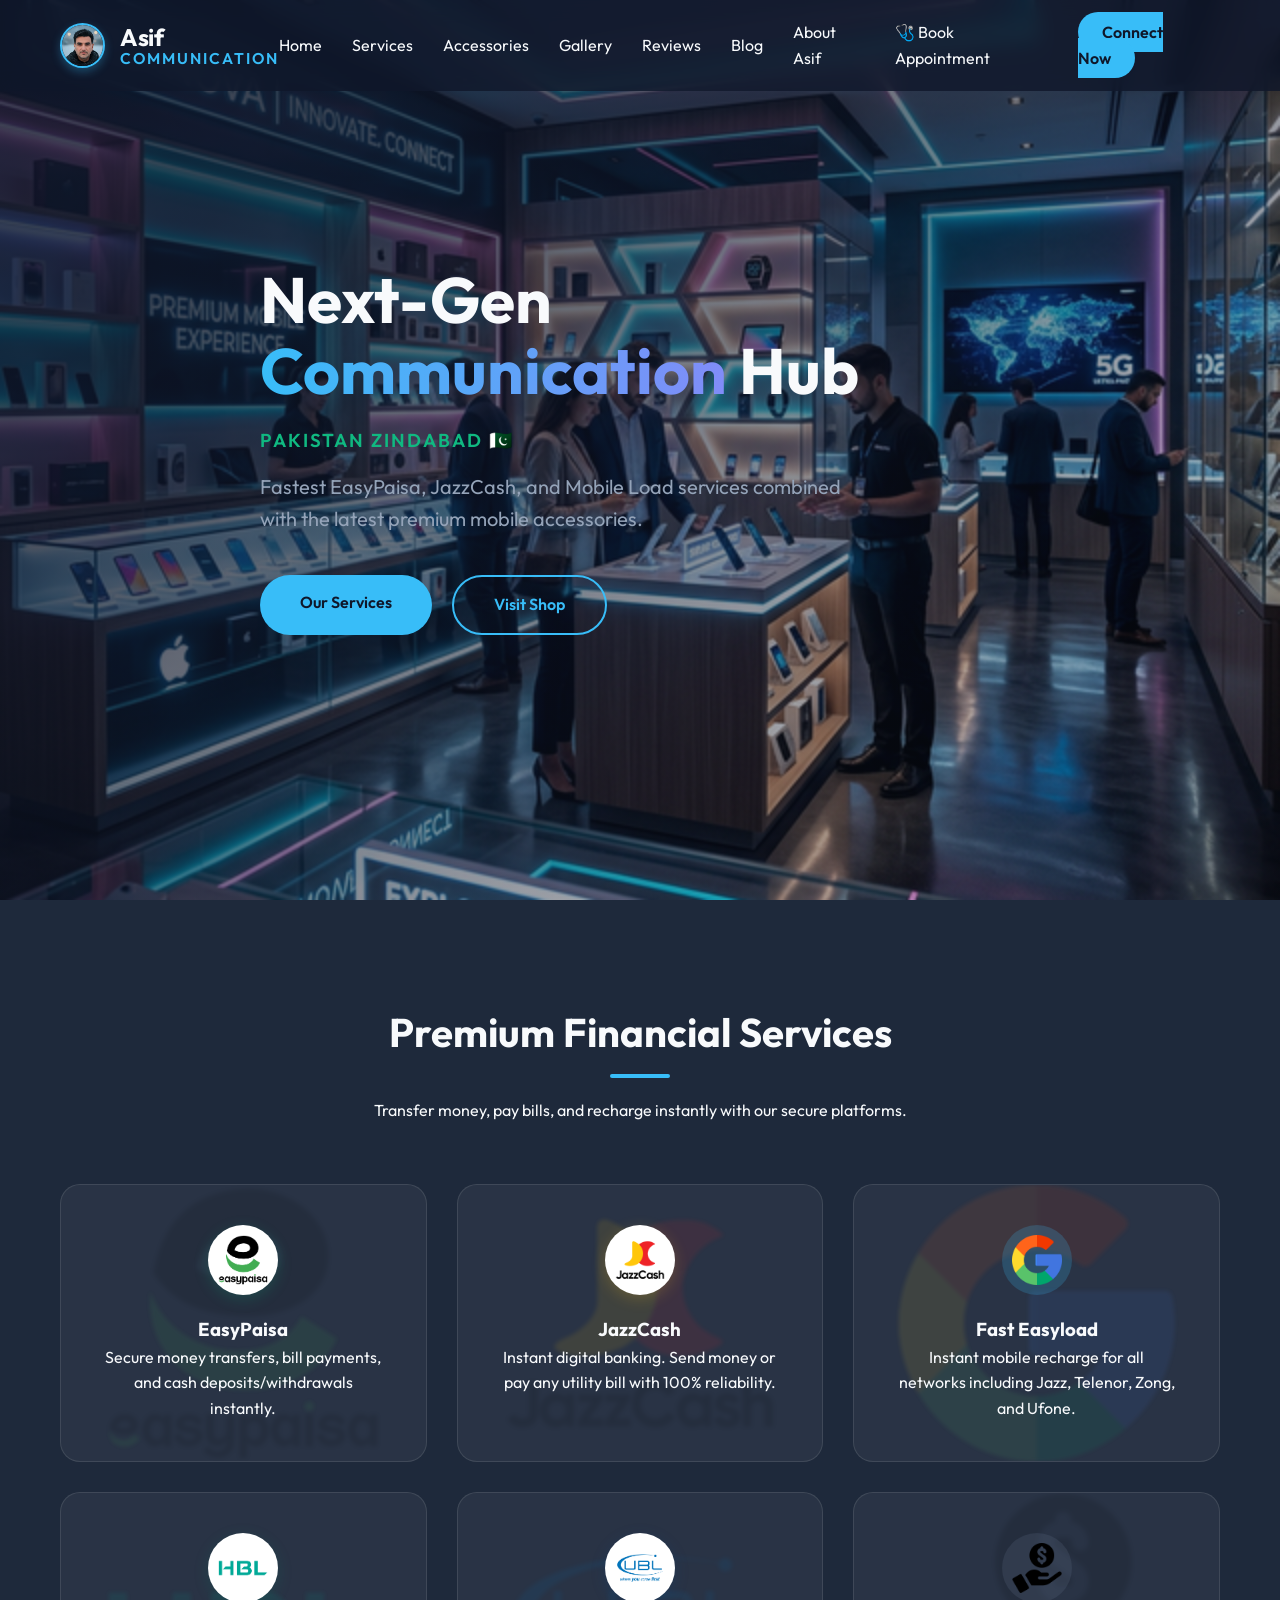
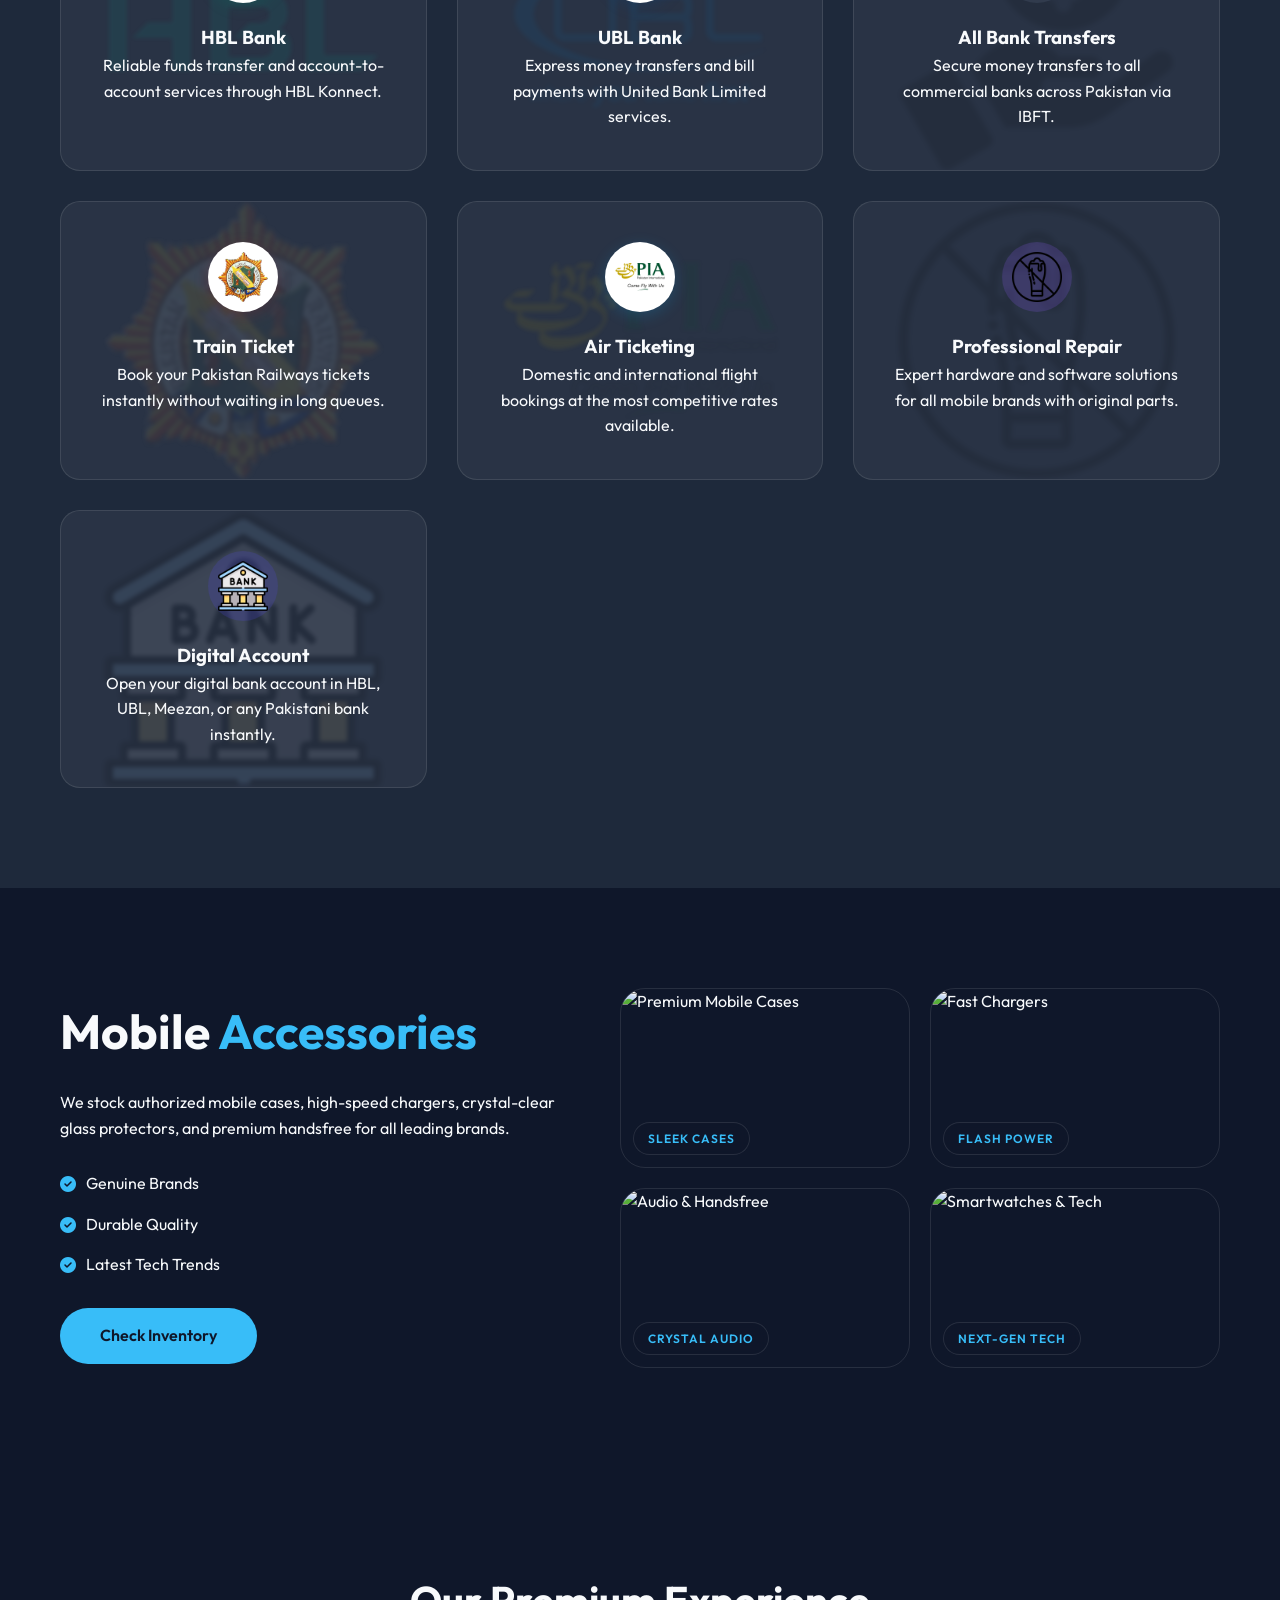
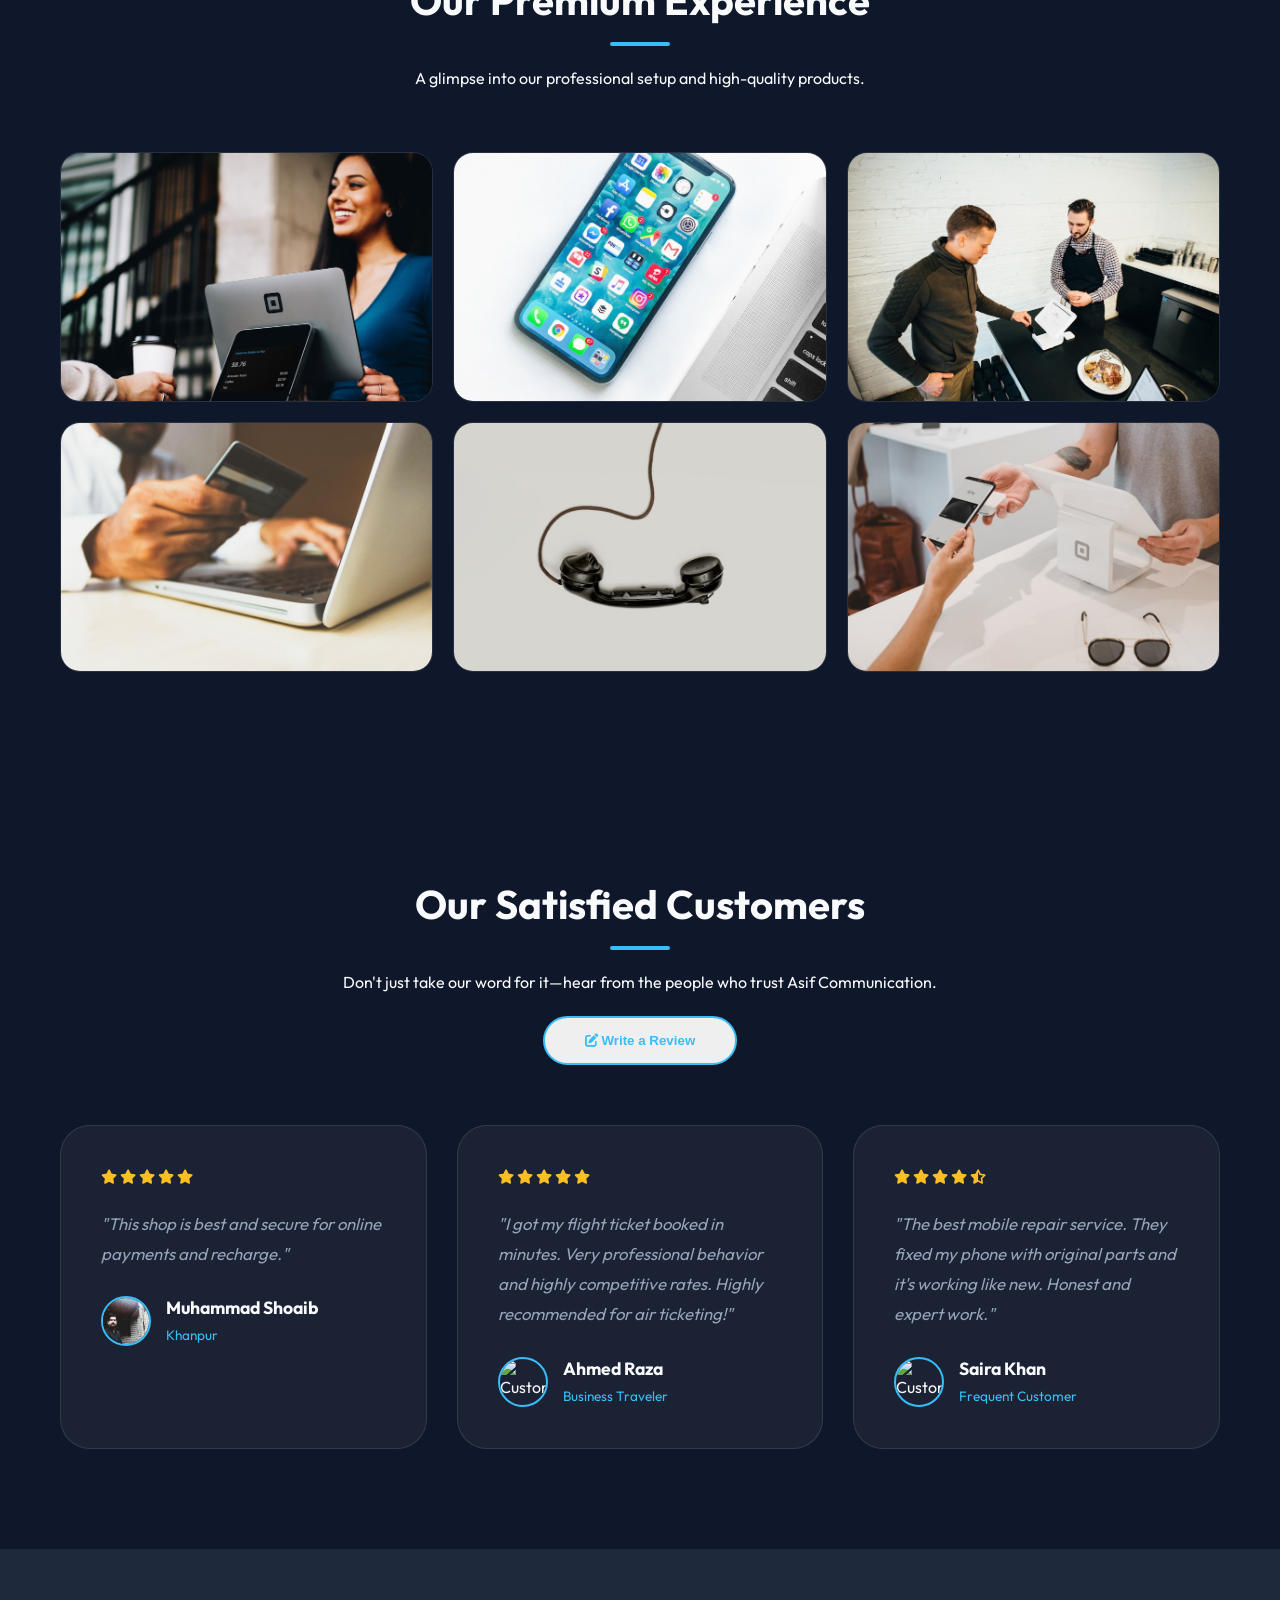
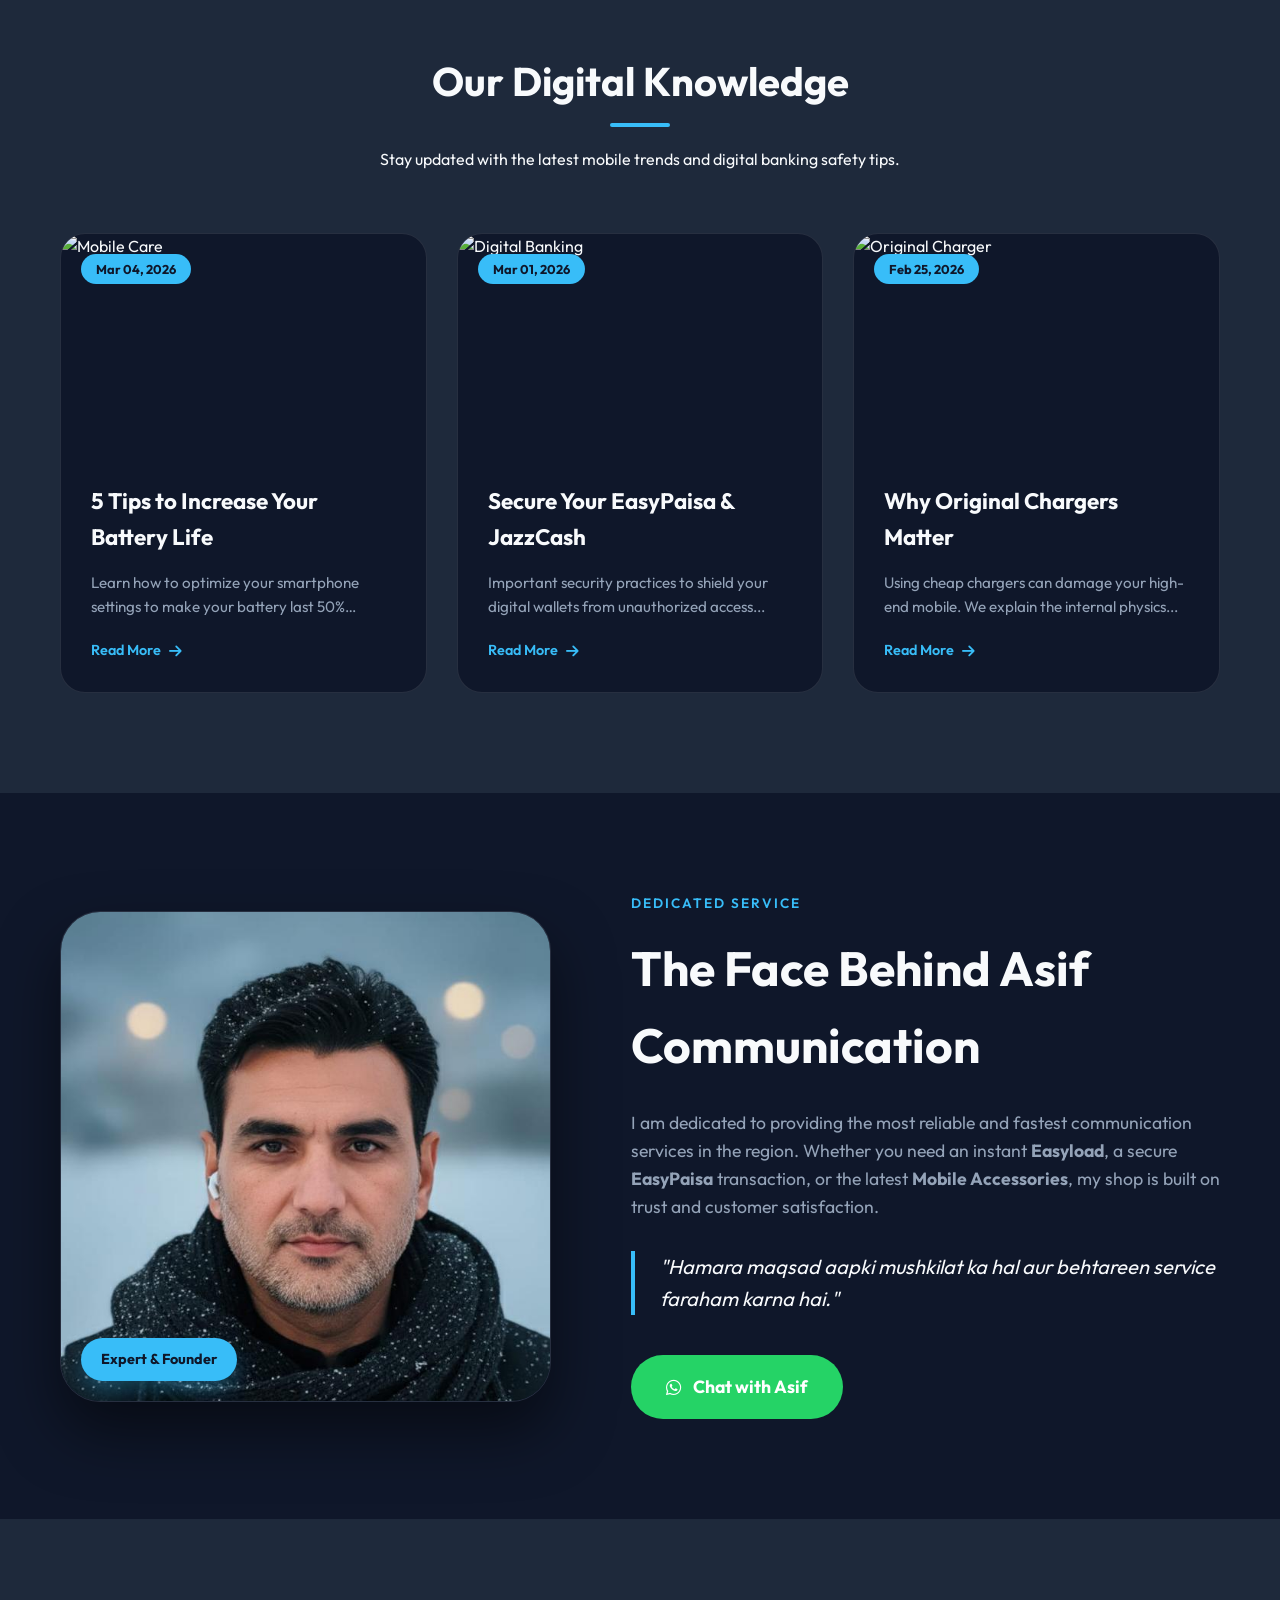
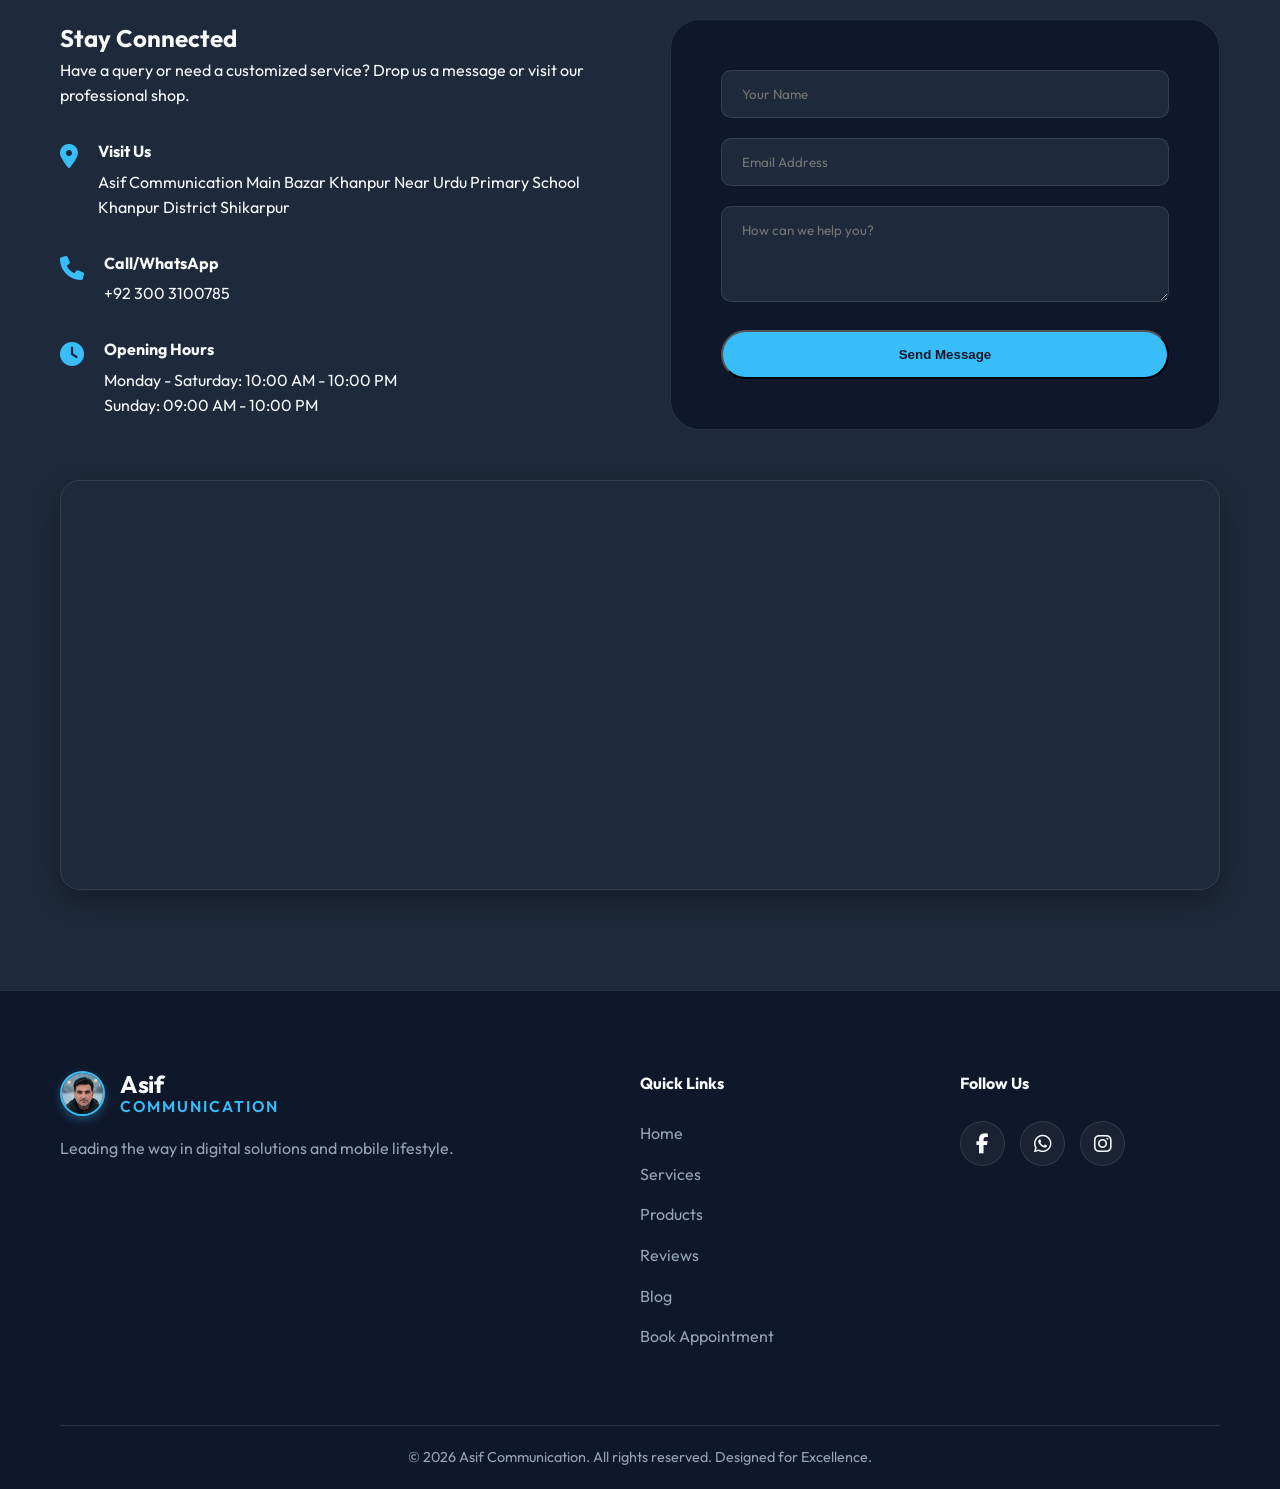
==== commit 8a754d0d: "git config --global user.email "sbalouch584@gmail.com" git config --global user.name "Shoaib" git pu" ====
--- a/index.html
+++ b/index.html
@@ -20,13 +20,19 @@
     <!-- Navigation -->
     <nav class="navbar">
         <div class="container">
-            <a href="#" class="logo">Asif<span>Communication</span></a>
+            <a href="#" class="logo">
+                <img src="./assets/owner_asif.png" alt="Asif Logo">
+                <div class="logo-text">Asif<span>Communication</span></div>
+            </a>
             <ul class="nav-links" id="navLinks">
                 <li><a href="#hero">Home</a></li>
                 <li><a href="#services">Services</a></li>
                 <li><a href="#accessories">Accessories</a></li>
                 <li><a href="#gallery">Gallery</a></li>
+                <li><a href="#testimonials">Reviews</a></li>
+                <li><a href="#blog">Blog</a></li>
                 <li><a href="#about">About Asif</a></li>
+                <li><a href="doctor-booking.html">🩺 Book Appointment</a></li>
                 <li><a href="#contact" class="btn-primary">Connect Now</a></li>
             </ul>
             <div class="menu-toggle" id="mobileMenu">
@@ -43,6 +49,9 @@
         <div class="hero-overlay"></div>
         <div class="container hero-content">
             <h1 class="reveal">Next-Gen <span>Communication</span> Hub</h1>
+            <h3 class="reveal"
+                style="color: var(--easypaisa); margin-bottom: 15px; font-weight: 600; letter-spacing: 2px; text-transform: uppercase;">
+                Pakistan Zindabad 🇵🇰</h3>
             <p class="reveal">Fastest EasyPaisa, JazzCash, and Mobile Load services combined with the latest premium
                 mobile accessories.</p>
             <div class="hero-btns reveal">
@@ -62,36 +71,97 @@
             </div>
 
             <div class="services-grid">
-                <div class="service-card reveal-up">
+                <!-- Row 1: Mobile Banking -->
+                <div class="service-card reveal-up">
+                    <img src="./assets/easypaisa.png" class="bg-blur-logo" alt="">
                     <div class="icon-wrap easypaisa">
-                        <i class="fas fa-wallet"></i>
+                        <img src="./assets/easypaisa.png" alt="EasyPaisa Official Logo">
                     </div>
                     <h3>EasyPaisa</h3>
-                    <p>Secure money transfers, bill payments, and cash deposits/withdrawals at your fingertips.</p>
-                </div>
-
-                <div class="service-card reveal-up">
+                    <p>Secure money transfers, bill payments, and cash deposits/withdrawals instantly.</p>
+                </div>
+
+                <div class="service-card reveal-up">
+                    <img src="./assets/jazzcash.png" class="bg-blur-logo" alt="">
                     <div class="icon-wrap jazzcash">
-                        <i class="fas fa-mobile-alt"></i>
+                        <img src="./assets/jazzcash.png" alt="JazzCash Official Logo">
                     </div>
                     <h3>JazzCash</h3>
                     <p>Instant digital banking. Send money or pay any utility bill with 100% reliability.</p>
                 </div>
 
                 <div class="service-card reveal-up">
+                    <img src="./assets/easyload.png" class="bg-blur-logo" alt="">
                     <div class="icon-wrap load">
-                        <i class="fas fa-sim-card"></i>
+                        <img src="./assets/easyload.png" alt="Fast Easyload Logo">
                     </div>
                     <h3>Fast Easyload</h3>
                     <p>Instant mobile recharge for all networks including Jazz, Telenor, Zong, and Ufone.</p>
                 </div>
 
-                <div class="service-card reveal-up">
+                <!-- Row 2: Traditional Banking -->
+                <div class="service-card reveal-up">
+                    <img src="./assets/hbl.png" class="bg-blur-logo" alt="">
+                    <div class="icon-wrap hbl">
+                        <img src="./assets/hbl.png" alt="HBL Official Logo">
+                    </div>
+                    <h3>HBL Bank</h3>
+                    <p>Reliable funds transfer and account-to-account services through HBL Konnect.</p>
+                </div>
+
+                <div class="service-card reveal-up">
+                    <img src="./assets/ubl.png" class="bg-blur-logo" alt="">
+                    <div class="icon-wrap ubl">
+                        <img src="./assets/ubl.png" alt="UBL Official Logo">
+                    </div>
+                    <h3>UBL Bank</h3>
+                    <p>Express money transfers and bill payments with United Bank Limited services.</p>
+                </div>
+
+                <div class="service-card reveal-up">
+                    <img src="./assets/1link.png" class="bg-blur-logo" alt="">
+                    <div class="icon-wrap other-bank">
+                        <img src="./assets/1link.png" alt="All Bank Transfers Logo">
+                    </div>
+                    <h3>All Bank Transfers</h3>
+                    <p>Secure money transfers to all commercial banks across Pakistan via IBFT.</p>
+                </div>
+
+                <!-- Row 3: Ticketing & Repairs -->
+                <div class="service-card reveal-up">
+                    <img src="./assets/railway_final.png" class="bg-blur-logo" alt="">
+                    <div class="icon-wrap train">
+                        <img src="./assets/railway_final.png" alt="Pakistan Railways Logo">
+                    </div>
+                    <h3>Train Ticket</h3>
+                    <p>Book your Pakistan Railways tickets instantly without waiting in long queues.</p>
+                </div>
+
+                <div class="service-card reveal-up">
+                    <img src="./assets/pia_final.png" class="bg-blur-logo" alt="">
+                    <div class="icon-wrap air">
+                        <img src="./assets/pia_final.png" alt="PIA Official Logo">
+                    </div>
+                    <h3>Air Ticketing</h3>
+                    <p>Domestic and international flight bookings at the most competitive rates available.</p>
+                </div>
+
+                <div class="service-card reveal-up">
+                    <img src="./assets/repair.png" class="bg-blur-logo" alt="">
                     <div class="icon-wrap repair">
-                        <i class="fas fa-tools"></i>
+                        <img src="./assets/repair.png" alt="Professional Repair Logo">
                     </div>
                     <h3>Professional Repair</h3>
                     <p>Expert hardware and software solutions for all mobile brands with original parts.</p>
+                </div>
+
+                <div class="service-card reveal-up">
+                    <img src="./assets/digital_account.png" class="bg-blur-logo" alt="">
+                    <div class="icon-wrap digital-acc">
+                        <img src="./assets/digital_account.png" alt="Digital Account Logo">
+                    </div>
+                    <h3>Digital Account</h3>
+                    <p>Open your digital bank account in HBL, UBL, Meezan, or any Pakistani bank instantly.</p>
                 </div>
             </div>
         </div>
@@ -112,9 +182,26 @@
                     </ul>
                     <a href="#contact" class="btn btn-main">Check Inventory</a>
                 </div>
-                <div class="acc-image reveal-right">
-                    <div class="glass-frame">
-                        <img src="./assets/accessories.png" alt="Mobile Accessories Display">
+                <div class="acc-grid reveal-right">
+                    <div class="acc-item" style="cursor: pointer;">
+                        <img src="https://images.unsplash.com/photo-1541807084-5c52b6b3adef?auto=format&fit=crop&q=80&w=600"
+                            alt="Premium Mobile Cases">
+                        <div class="acc-badge">Sleek Cases</div>
+                    </div>
+                    <div class="acc-item" style="cursor: pointer;">
+                        <img src="https://images.unsplash.com/photo-1583863788434-e58a36330cf0?auto=format&fit=crop&q=80&w=600"
+                            alt="Fast Chargers">
+                        <div class="acc-badge">Flash Power</div>
+                    </div>
+                    <div class="acc-item" style="cursor: pointer;">
+                        <img src="https://images.unsplash.com/photo-1505740420928-5e560c06d30e?auto=format&fit=crop&q=80&w=600"
+                            alt="Audio & Handsfree">
+                        <div class="acc-badge">Crystal Audio</div>
+                    </div>
+                    <div class="acc-item" style="cursor: pointer;">
+                        <img src="https://images.unsplash.com/photo-1579586337278-3befd40fd17a?auto=format&fit=crop&q=80&w=600"
+                            alt="Smartwatches & Tech">
+                        <div class="acc-badge">Next-Gen Tech</div>
                     </div>
                 </div>
             </div>
@@ -131,47 +218,161 @@
             </div>
             <div class="gallery-grid">
                 <div class="gallery-item reveal-up">
-                    <img src="https://images.unsplash.com/photo-1556742044-3c52d6e88c02?auto=format&fit=crop&q=80&w=800"
-                        alt="Payment Services">
+                    <img src="./assets/gallery/payment.jpg" alt="Secure Payment">
                     <div class="gallery-overlay">
-                        <span>Safe Payments</span>
+                        <span>Secure Payment</span>
                     </div>
                 </div>
                 <div class="gallery-item reveal-up">
-                    <img src="https://images.unsplash.com/photo-1511707171634-5f897ff02aa9?auto=format&fit=crop&q=80&w=800"
-                        alt="Latest Devices">
+                    <img src="./assets/gallery/devices.jpg" alt="Modern Devices">
                     <div class="gallery-overlay">
-                        <span>Latest Devices</span>
+                        <span>Modern Devices</span>
                     </div>
                 </div>
                 <div class="gallery-item reveal-up">
-                    <img src="https://images.unsplash.com/photo-1581092160562-40aa08e78837?auto=format&fit=crop&q=80&w=800"
-                        alt="Tech Center">
+                    <img src="./assets/gallery/support.jpg" alt="Expert Support">
                     <div class="gallery-overlay">
-                        <span>Tech Center</span>
+                        <span>Expert Support</span>
                     </div>
                 </div>
                 <div class="gallery-item reveal-up">
-                    <img src="https://images.unsplash.com/photo-1592890288564-76628a30a657?auto=format&fit=crop&q=80&w=800"
-                        alt="Gadgets Store">
+                    <img src="./assets/gallery/transfer.jpg" alt="Digital Transfer">
                     <div class="gallery-overlay">
-                        <span>Premium gadgets</span>
+                        <span>Digital Transfer</span>
                     </div>
                 </div>
                 <div class="gallery-item reveal-up">
-                    <img src="https://images.unsplash.com/photo-1556740758-90de374c12ad?auto=format&fit=crop&q=80&w=800"
-                        alt="Modern Banking">
+                    <img src="./assets/gallery/connectivity.jpg" alt="Smart Connectivity">
                     <div class="gallery-overlay">
-                        <span>Digital Solutions</span>
+                        <span>Smart Connectivity</span>
                     </div>
                 </div>
                 <div class="gallery-item reveal-up">
-                    <img src="https://images.unsplash.com/photo-1556742205-e10c9486e506?auto=format&fit=crop&q=80&w=800"
-                        alt="Expert Support">
+                    <img src="./assets/gallery/service.jpg" alt="Quick Service">
                     <div class="gallery-overlay">
-                        <span>Quality Check</span>
-                    </div>
-                </div>
+                        <span>Quick Service</span>
+                    </div>
+                </div>
+            </div>
+        </div>
+    </section>
+
+    <!-- Customer Reviews Section -->
+    <section class="testimonials" id="testimonials">
+        <div class="container">
+            <div class="section-title">
+                <h2>Our <span>Satisfied</span> Customers</h2>
+                <div class="title-line"></div>
+                <p>Don't just take our word for it—hear from the people who trust Asif Communication.</p>
+                <button class="btn btn-alt" id="openReviewBtn" style="margin-top: 20px;">
+                    <i class="fas fa-edit"></i> Write a Review
+                </button>
+            </div>
+            <div class="testimonial-grid" id="testimonialGrid">
+                <div class="testimonial-card reveal-up">
+                    <div class="stars">
+                        <i class="fas fa-star"></i>
+                        <i class="fas fa-star"></i>
+                        <i class="fas fa-star"></i>
+                        <i class="fas fa-star"></i>
+                        <i class="fas fa-star"></i>
+                    </div>
+                    <p class="review-text">"This shop is best and secure for online payments and recharge."</p>
+                    <div class="user-info">
+                        <img src="./assets/shoaib_review.jpg" alt="Muhammad Shoaib">
+                        <div>
+                            <h4>Muhammad Shoaib</h4>
+                            <span>Khanpur</span>
+                        </div>
+                    </div>
+                </div>
+                <div class="testimonial-card reveal-up">
+                    <div class="stars">
+                        <i class="fas fa-star"></i>
+                        <i class="fas fa-star"></i>
+                        <i class="fas fa-star"></i>
+                        <i class="fas fa-star"></i>
+                        <i class="fas fa-star"></i>
+                    </div>
+                    <p class="review-text">"I got my flight ticket booked in minutes. Very professional behavior and
+                        highly competitive rates. Highly recommended for air ticketing!"</p>
+                    <div class="user-info">
+                        <img src="https://i.pravatar.cc/150?u=2" alt="Customer">
+                        <div>
+                            <h4>Ahmed Raza</h4>
+                            <span>Business Traveler</span>
+                        </div>
+                    </div>
+                </div>
+                <div class="testimonial-card reveal-up">
+                    <div class="stars">
+                        <i class="fas fa-star"></i>
+                        <i class="fas fa-star"></i>
+                        <i class="fas fa-star"></i>
+                        <i class="fas fa-star"></i>
+                        <i class="fas fa-star-half-alt"></i>
+                    </div>
+                    <p class="review-text">"The best mobile repair service. They fixed my phone with original parts and
+                        it's working like new. Honest and expert work."</p>
+                    <div class="user-info">
+                        <img src="https://i.pravatar.cc/150?u=3" alt="Customer">
+                        <div>
+                            <h4>Saira Khan</h4>
+                            <span>Frequent Customer</span>
+                        </div>
+                    </div>
+                </div>
+            </div>
+        </div>
+    </section>
+
+    <!-- Blog Section -->
+    <section class="blog" id="blog">
+        <div class="container">
+            <div class="section-title">
+                <h2>Our <span>Digital</span> Knowledge</h2>
+                <div class="title-line"></div>
+                <p>Stay updated with the latest mobile trends and digital banking safety tips.</p>
+            </div>
+            <div class="blog-grid">
+                <article class="blog-card reveal-up">
+                    <div class="blog-img">
+                        <img src="https://images.unsplash.com/photo-1511707171634-5f897ff02aa9?auto=format&fit=crop&q=80&w=800"
+                            alt="Mobile Care">
+                        <div class="blog-date">Mar 04, 2026</div>
+                    </div>
+                    <div class="blog-content">
+                        <h3>5 Tips to Increase Your Battery Life</h3>
+                        <p>Learn how to optimize your smartphone settings to make your battery last 50% longer...</p>
+                        <a href="#" class="read-more">Read More <i class="fas fa-arrow-right"></i></a>
+                    </div>
+                </article>
+
+                <article class="blog-card reveal-up" style="transition-delay: 0.1s;">
+                    <div class="blog-img">
+                        <img src="https://images.unsplash.com/photo-1563986768609-322da13575f3?auto=format&fit=crop&q=80&w=800"
+                            alt="Digital Banking">
+                        <div class="blog-date">Mar 01, 2026</div>
+                    </div>
+                    <div class="blog-content">
+                        <h3>Secure Your EasyPaisa & JazzCash</h3>
+                        <p>Important security practices to shield your digital wallets from unauthorized access...</p>
+                        <a href="#" class="read-more">Read More <i class="fas fa-arrow-right"></i></a>
+                    </div>
+                </article>
+
+                <article class="blog-card reveal-up" style="transition-delay: 0.2s;">
+                    <div class="blog-img">
+                        <img src="https://images.unsplash.com/photo-1583863788434-e58a36330cf0?auto=format&fit=crop&q=80&w=800"
+                            alt="Original Charger">
+                        <div class="blog-date">Feb 25, 2026</div>
+                    </div>
+                    <div class="blog-content">
+                        <h3>Why Original Chargers Matter</h3>
+                        <p>Using cheap chargers can damage your high-end mobile. We explain the internal physics...</p>
+                        <a href="#" class="read-more">Read More <i class="fas fa-arrow-right"></i></a>
+                    </div>
+                </article>
             </div>
         </div>
     </section>
@@ -235,7 +436,7 @@
                         <i class="fas fa-clock"></i>
                         <div>
                             <h4>Opening Hours</h4>
-                            <p>Monday - Saturday: 10:00 AM - 10:00 PM</p>
+                            <p>Monday - Saturday: 10:00 AM - 10:00 PM <br> Sunday: 09:00 AM - 10:00 PM</p>
                         </div>
                     </div>
                 </div>
@@ -255,6 +456,16 @@
                     </form>
                 </div>
             </div>
+
+            <!-- Google Maps Location -->
+            <div class="map-container reveal-up"
+                style="margin-top: 50px; border-radius: 20px; overflow: hidden; border: 1px solid var(--glass-border); box-shadow: 0 10px 30px rgba(0,0,0,0.3);">
+                <iframe
+                    src="https://www.google.com/maps/embed?pb=!1m14!1m8!1m3!1d220.17180212089121!2d68.7283885!3d28.0015798!3m2!1i1024!2i768!4f13.1!3m3!1m2!1s0x393423a208842e13%3A0x554af55345958604!2sAsif%20Communication!5e0!3m2!1sen!2s!4v1772478878480!5m2!1sen!2s"
+                    width="100%" height="400" style="border:0;" allowfullscreen="" loading="lazy"
+                    referrerpolicy="no-referrer-when-downgrade">
+                </iframe>
+            </div>
         </div>
     </section>
 
@@ -263,7 +474,10 @@
         <div class="container">
             <div class="footer-content">
                 <div class="footer-logo">
-                    <a href="#" class="logo">Asif<span>Communication</span></a>
+                    <a href="#" class="logo">
+                        <img src="./assets/owner_asif.png" alt="Asif Logo">
+                        <div class="logo-text">Asif<span>Communication</span></div>
+                    </a>
                     <p>Leading the way in digital solutions and mobile lifestyle.</p>
                 </div>
                 <div class="footer-links">
@@ -272,6 +486,9 @@
                         <li><a href="#hero">Home</a></li>
                         <li><a href="#services">Services</a></li>
                         <li><a href="#accessories">Products</a></li>
+                        <li><a href="#testimonials">Reviews</a></li>
+                        <li><a href="#blog">Blog</a></li>
+                        <li><a href="doctor-booking.html">Book Appointment</a></li>
                     </ul>
                 </div>
                 <div class="footer-social">
@@ -289,6 +506,61 @@
         </div>
     </footer>
 
+    <!-- Accessory Detail Modal -->
+    <div id="accModal" class="modal">
+        <div class="modal-content blog-modal-content">
+            <span class="close-acc-modal close-modal">&times;</span>
+            <div id="accFullContent">
+                <!-- Content will be injected by JS -->
+            </div>
+        </div>
+    </div>
+
+    <!-- Blog Reading Modal -->
+    <div id="blogModal" class="modal">
+        <div class="modal-content blog-modal-content">
+            <span class="close-blog-modal close-modal">&times;</span>
+            <div id="blogFullContent">
+                <!-- Content will be injected by JS -->
+            </div>
+        </div>
+    </div>
+
+    <!-- Review Modal -->
+    <div id="reviewModal" class="modal">
+        <div class="modal-content">
+            <span class="close-modal">&times;</span>
+            <div class="modal-header">
+                <h2>Share Your Experience</h2>
+                <p>Your feedback helps us serve you better!</p>
+            </div>
+            <form id="reviewForm">
+                <div class="form-group">
+                    <input type="text" id="reviewerName" placeholder="Your Full Name" required>
+                </div>
+                <div class="form-group">
+                    <input type="text" id="reviewerRole" placeholder="City / Profession" required>
+                </div>
+                <div class="rating-input">
+                    <p>Rating:</p>
+                    <div class="star-rating-input">
+                        <i class="fas fa-star" data-value="1"></i>
+                        <i class="fas fa-star" data-value="2"></i>
+                        <i class="fas fa-star" data-value="3"></i>
+                        <i class="fas fa-star" data-value="4"></i>
+                        <i class="fas fa-star" data-value="5"></i>
+                    </div>
+                    <input type="hidden" id="starValue" value="5">
+                </div>
+                <div class="form-group">
+                    <textarea id="reviewContent" rows="4" placeholder="How was our service? What did you buy?"
+                        required></textarea>
+                </div>
+                <button type="submit" class="btn btn-main w-100">Publish Review</button>
+            </form>
+        </div>
+    </div>
+
     <script src="main.js"></script>
 </body>
 
--- a/style.css
+++ b/style.css
@@ -72,22 +72,52 @@
 }
 
 .logo {
+    display: flex;
+    align-items: center;
+    gap: 15px;
+    text-decoration: none;
+    transition: var(--transition);
+}
+
+.logo img {
+    width: 45px;
+    height: 45px;
+    border-radius: 50%;
+    object-fit: cover;
+    border: 2px solid var(--accent);
+    box-shadow: 0 4px 10px rgba(56, 189, 248, 0.3);
+    transition: var(--transition);
+}
+
+.logo-text {
     font-size: 24px;
     font-weight: 700;
     color: var(--text-main);
     letter-spacing: -0.5px;
-}
-
-.logo span {
-    color: var(--accent);
+    line-height: 1.1;
+    display: flex;
+    flex-direction: column;
+}
+
+.logo-text span {
+    color: var(--accent);
+    font-size: 0.65em;
+    font-weight: 600;
+    letter-spacing: 2px;
+    text-transform: uppercase;
 }
 
 .logo:hover {
-    transform: scale(1.05);
-}
-
-.logo:hover span {
-    text-shadow: 0 0 15px var(--accent);
+    transform: scale(1.02);
+}
+
+.logo:hover img {
+    transform: rotate(5deg) scale(1.1);
+    box-shadow: 0 6px 15px rgba(56, 189, 248, 0.5);
+}
+
+.logo:hover .logo-text span {
+    text-shadow: 0 0 10px var(--accent);
 }
 
 .nav-links {
@@ -248,6 +278,29 @@
     border-radius: 20px;
     text-align: center;
     transition: var(--transition);
+    position: relative;
+    overflow: hidden;
+    z-index: 1;
+}
+
+.bg-blur-logo {
+    position: absolute;
+    top: 50%;
+    left: 50%;
+    transform: translate(-50%, -50%);
+    width: 100%;
+    height: 100%;
+    object-fit: contain;
+    opacity: 0.1;
+    filter: blur(2px);
+    z-index: -1;
+    pointer-events: none;
+    transition: var(--transition);
+}
+
+.service-card:hover .bg-blur-logo {
+    opacity: 0.08;
+    transform: translate(-50%, -50%) scale(1.1);
 }
 
 .service-card:hover {
@@ -263,17 +316,56 @@
     align-items: center;
     justify-content: center;
     border-radius: 50%;
-    font-size: 28px;
+    overflow: hidden;
+    padding: 10px;
+}
+
+.icon-wrap img {
+    width: 100%;
+    height: 100%;
+    object-fit: contain;
 }
 
 .easypaisa {
-    background: rgba(16, 185, 129, 0.2);
-    color: var(--easypaisa);
+    background: white;
+    box-shadow: 0 4px 15px rgba(16, 185, 129, 0.2);
 }
 
 .jazzcash {
-    background: rgba(251, 191, 36, 0.2);
-    color: var(--jazzcash);
+    background: white;
+    box-shadow: 0 4px 15px rgba(251, 191, 36, 0.2);
+}
+
+.hbl {
+    background: white;
+    box-shadow: 0 4px 15px rgba(0, 130, 104, 0.2);
+    /* HBL Greenish tint */
+}
+
+.ubl {
+    background: white;
+    box-shadow: 0 4px 15px rgba(0, 75, 145, 0.2);
+    /* UBL Blue tint */
+}
+
+.other-bank {
+    background: rgba(100, 116, 139, 0.2);
+    color: #64748b;
+}
+
+.train {
+    background: white;
+    box-shadow: 0 4px 15px rgba(185, 28, 28, 0.2);
+}
+
+.air {
+    background: white;
+    box-shadow: 0 4px 15px rgba(14, 165, 233, 0.2);
+}
+
+.digital-acc {
+    background: rgba(79, 70, 229, 0.2);
+    color: #4f46e5;
 }
 
 .load {
@@ -322,17 +414,52 @@
     color: var(--accent);
 }
 
-.glass-frame {
-    background: var(--glass);
-    padding: 20px;
-    border-radius: 30px;
+.acc-grid {
+    display: grid;
+    grid-template-columns: repeat(2, 1fr);
+    gap: 20px;
+}
+
+.acc-item {
+    position: relative;
+    border-radius: 25px;
+    overflow: hidden;
     border: 1px solid var(--glass-border);
-    backdrop-filter: blur(5px);
-}
-
-.glass-frame img {
-    width: 100%;
-    border-radius: 15px;
+    transition: var(--transition);
+    height: 180px;
+}
+
+.acc-item img {
+    width: 100%;
+    height: 100%;
+    object-fit: cover;
+    transition: var(--transition);
+}
+
+.acc-item:hover {
+    transform: translateY(-5px) scale(1.02);
+    border-color: var(--accent);
+    box-shadow: 0 10px 25px rgba(56, 189, 248, 0.2);
+}
+
+.acc-item:hover img {
+    transform: scale(1.1);
+}
+
+.acc-badge {
+    position: absolute;
+    bottom: 12px;
+    left: 12px;
+    background: rgba(15, 23, 42, 0.8);
+    backdrop-filter: blur(8px);
+    color: var(--accent);
+    padding: 6px 14px;
+    border-radius: 50px;
+    font-size: 0.75rem;
+    font-weight: 600;
+    border: 1px solid var(--glass-border);
+    text-transform: uppercase;
+    letter-spacing: 1px;
 }
 
 /* Gallery Styles */
@@ -685,6 +812,303 @@
     transform: translate(0, 0);
 }
 
+/* Testimonials & Reviews */
+.testimonials {
+    padding: 100px 0;
+    background: var(--primary);
+}
+
+.testimonial-grid {
+    display: grid;
+    grid-template-columns: repeat(auto-fit, minmax(320px, 1fr));
+    gap: 30px;
+    margin-top: 50px;
+}
+
+.testimonial-card {
+    background: var(--glass);
+    border: 1px solid var(--glass-border);
+    padding: 40px;
+    border-radius: 30px;
+    transition: var(--transition);
+}
+
+.testimonial-card:hover {
+    transform: translateY(-10px);
+    border-color: var(--accent);
+    background: rgba(255, 255, 255, 0.08);
+}
+
+.stars {
+    color: var(--jazzcash);
+    margin-bottom: 20px;
+    font-size: 0.9rem;
+}
+
+.review-text {
+    font-style: italic;
+    color: var(--text-muted);
+    margin-bottom: 25px;
+    font-size: 1.05rem;
+    line-height: 1.8;
+}
+
+.user-info {
+    display: flex;
+    align-items: center;
+    gap: 15px;
+}
+
+.user-info img {
+    width: 50px;
+    height: 50px;
+    border-radius: 50%;
+    object-fit: cover;
+    border: 2px solid var(--accent);
+}
+
+.user-info h4 {
+    font-size: 1.1rem;
+    color: var(--text-main);
+}
+
+.user-info span {
+    font-size: 0.85rem;
+    color: var(--accent);
+}
+
+/* Blog Section */
+.blog {
+    padding: 100px 0;
+    background: var(--primary-light);
+}
+
+.blog-grid {
+    display: grid;
+    grid-template-columns: repeat(auto-fit, minmax(350px, 1fr));
+    gap: 30px;
+}
+
+.blog-card {
+    background: var(--primary);
+    border: 1px solid var(--glass-border);
+    border-radius: 25px;
+    overflow: hidden;
+    transition: var(--transition);
+}
+
+.blog-card:hover {
+    transform: translateY(-10px);
+    border-color: var(--accent);
+}
+
+.blog-img {
+    position: relative;
+    height: 220px;
+    overflow: hidden;
+}
+
+.blog-img img {
+    width: 100%;
+    height: 100%;
+    object-fit: cover;
+    transition: var(--transition);
+}
+
+.blog-card:hover .blog-img img {
+    transform: scale(1.1);
+}
+
+.blog-date {
+    position: absolute;
+    top: 20px;
+    left: 20px;
+    background: var(--accent);
+    color: var(--primary);
+    padding: 5px 15px;
+    border-radius: 50px;
+    font-size: 0.8rem;
+    font-weight: 700;
+}
+
+.blog-content {
+    padding: 30px;
+}
+
+.blog-content h3 {
+    font-size: 1.4rem;
+    margin-bottom: 15px;
+    color: var(--text-main);
+}
+
+.blog-content p {
+    color: var(--text-muted);
+    font-size: 0.95rem;
+    margin-bottom: 20px;
+    display: -webkit-box;
+    -webkit-line-clamp: 2;
+    line-clamp: 2;
+    -webkit-box-orient: vertical;
+    overflow: hidden;
+}
+
+.read-more {
+    color: var(--accent);
+    font-weight: 600;
+    display: flex;
+    align-items: center;
+    gap: 8px;
+    font-size: 0.9rem;
+}
+
+.read-more:hover i {
+    transform: translateX(5px);
+    transition: var(--transition);
+}
+
+/* Modal Styling */
+.modal {
+    display: none;
+    position: fixed;
+    z-index: 2000;
+    left: 0;
+    top: 0;
+    width: 100%;
+    height: 100%;
+    background: rgba(15, 23, 42, 0.9);
+    backdrop-filter: blur(8px);
+    align-items: center;
+    justify-content: center;
+    padding: 20px;
+}
+
+.modal.active {
+    display: flex;
+    animation: fadeIn 0.3s ease;
+}
+
+@keyframes fadeIn {
+    from {
+        opacity: 0;
+    }
+
+    to {
+        opacity: 1;
+    }
+}
+
+.modal-content {
+    background: var(--primary-light);
+    border: 1px solid var(--glass-border);
+    width: 100%;
+    max-width: 500px;
+    border-radius: 30px;
+    padding: 40px;
+    position: relative;
+    animation: slideUp 0.4s cubic-bezier(0.16, 1, 0.3, 1);
+}
+
+@keyframes slideUp {
+    from {
+        transform: translateY(50px);
+        opacity: 0;
+    }
+
+    to {
+        transform: translateY(0);
+        opacity: 1;
+    }
+}
+
+.close-modal {
+    position: absolute;
+    top: 20px;
+    right: 25px;
+    font-size: 30px;
+    color: var(--text-muted);
+    cursor: pointer;
+    transition: var(--transition);
+}
+
+.close-modal:hover {
+    color: var(--accent);
+}
+
+.modal-header {
+    text-align: center;
+    margin-bottom: 30px;
+}
+
+.modal-header h2 {
+    font-size: 1.8rem;
+    margin-bottom: 10px;
+}
+
+.rating-input {
+    margin: 20px 0;
+    text-align: center;
+}
+
+.star-rating-input {
+    font-size: 2rem;
+    color: var(--text-muted);
+    margin-top: 10px;
+}
+
+.star-rating-input i {
+    cursor: pointer;
+    transition: var(--transition);
+}
+
+.star-rating-input i.active {
+    color: var(--jazzcash);
+    text-shadow: 0 0 15px rgba(251, 191, 36, 0.4);
+}
+
+.blog-modal-content {
+    max-width: 800px;
+    max-height: 90vh;
+    overflow-y: auto;
+    padding: 0;
+}
+
+.blog-full-img {
+    width: 100%;
+    height: 350px;
+    object-fit: cover;
+    border-radius: 30px 30px 0 0;
+}
+
+.blog-full-body {
+    padding: 40px;
+}
+
+.blog-full-body h2 {
+    font-size: 2.2rem;
+    margin-bottom: 20px;
+    color: var(--accent);
+}
+
+.blog-meta-full {
+    display: flex;
+    gap: 20px;
+    color: var(--text-muted);
+    font-size: 0.9rem;
+    margin-bottom: 30px;
+    padding-bottom: 20px;
+    border-bottom: 1px solid var(--glass-border);
+}
+
+.blog-text-full {
+    line-height: 1.8;
+    font-size: 1.1rem;
+    color: var(--text-muted);
+}
+
+.blog-text-full p {
+    margin-bottom: 20px;
+}
+
 /* Responsive */
 @media (max-width: 992px) {
     .hero h1 {
